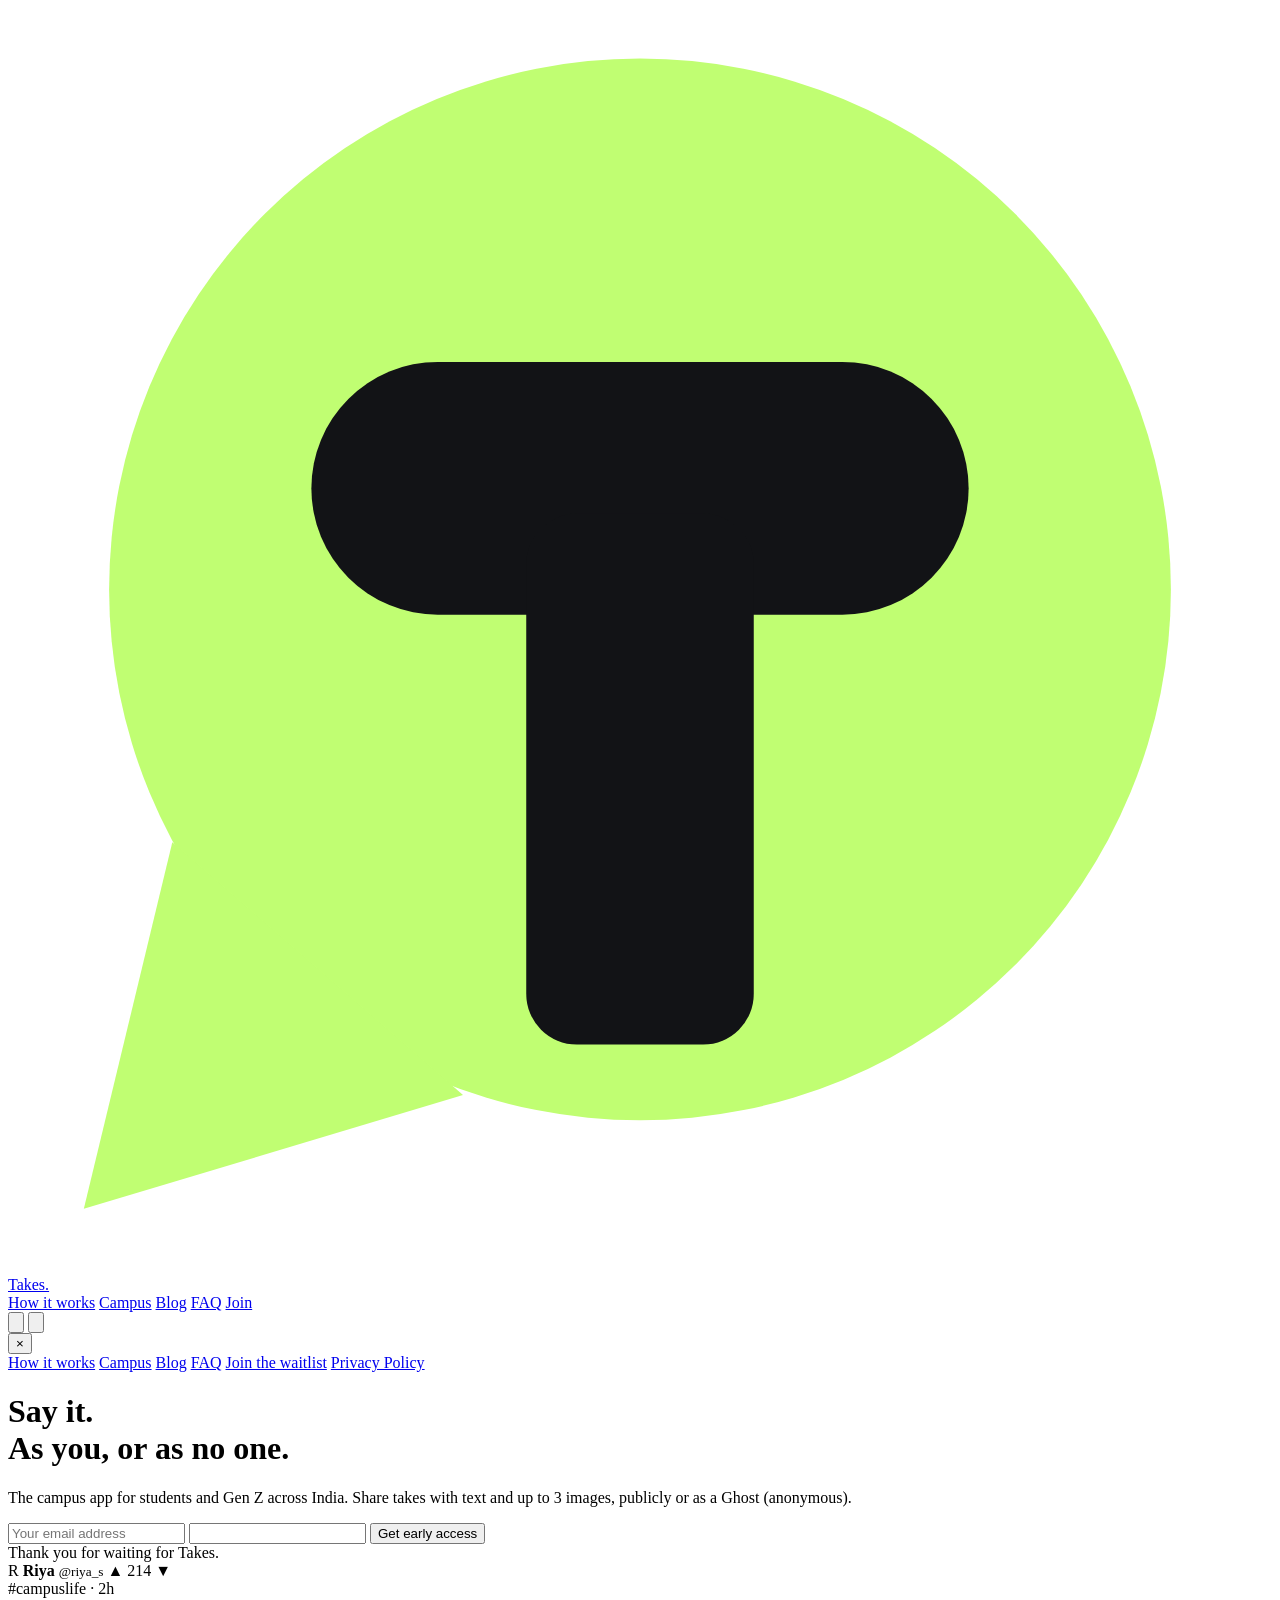
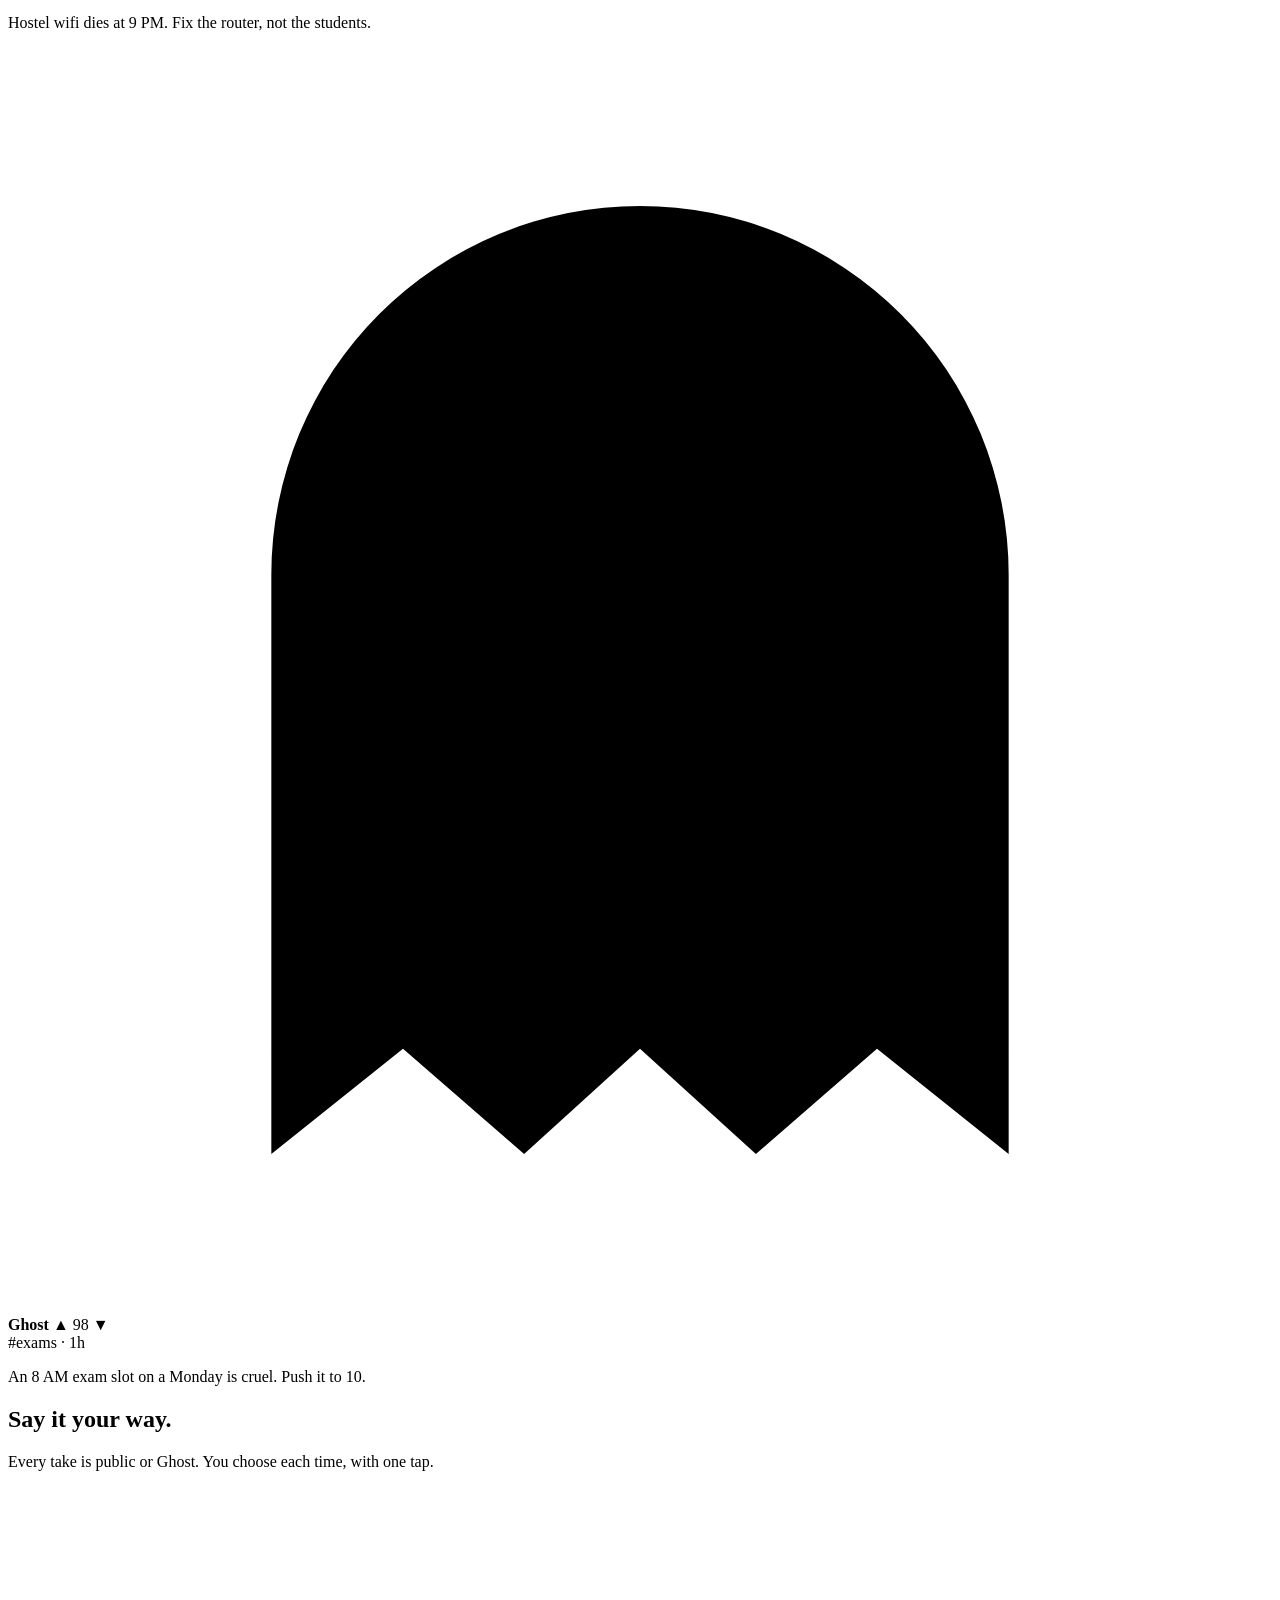
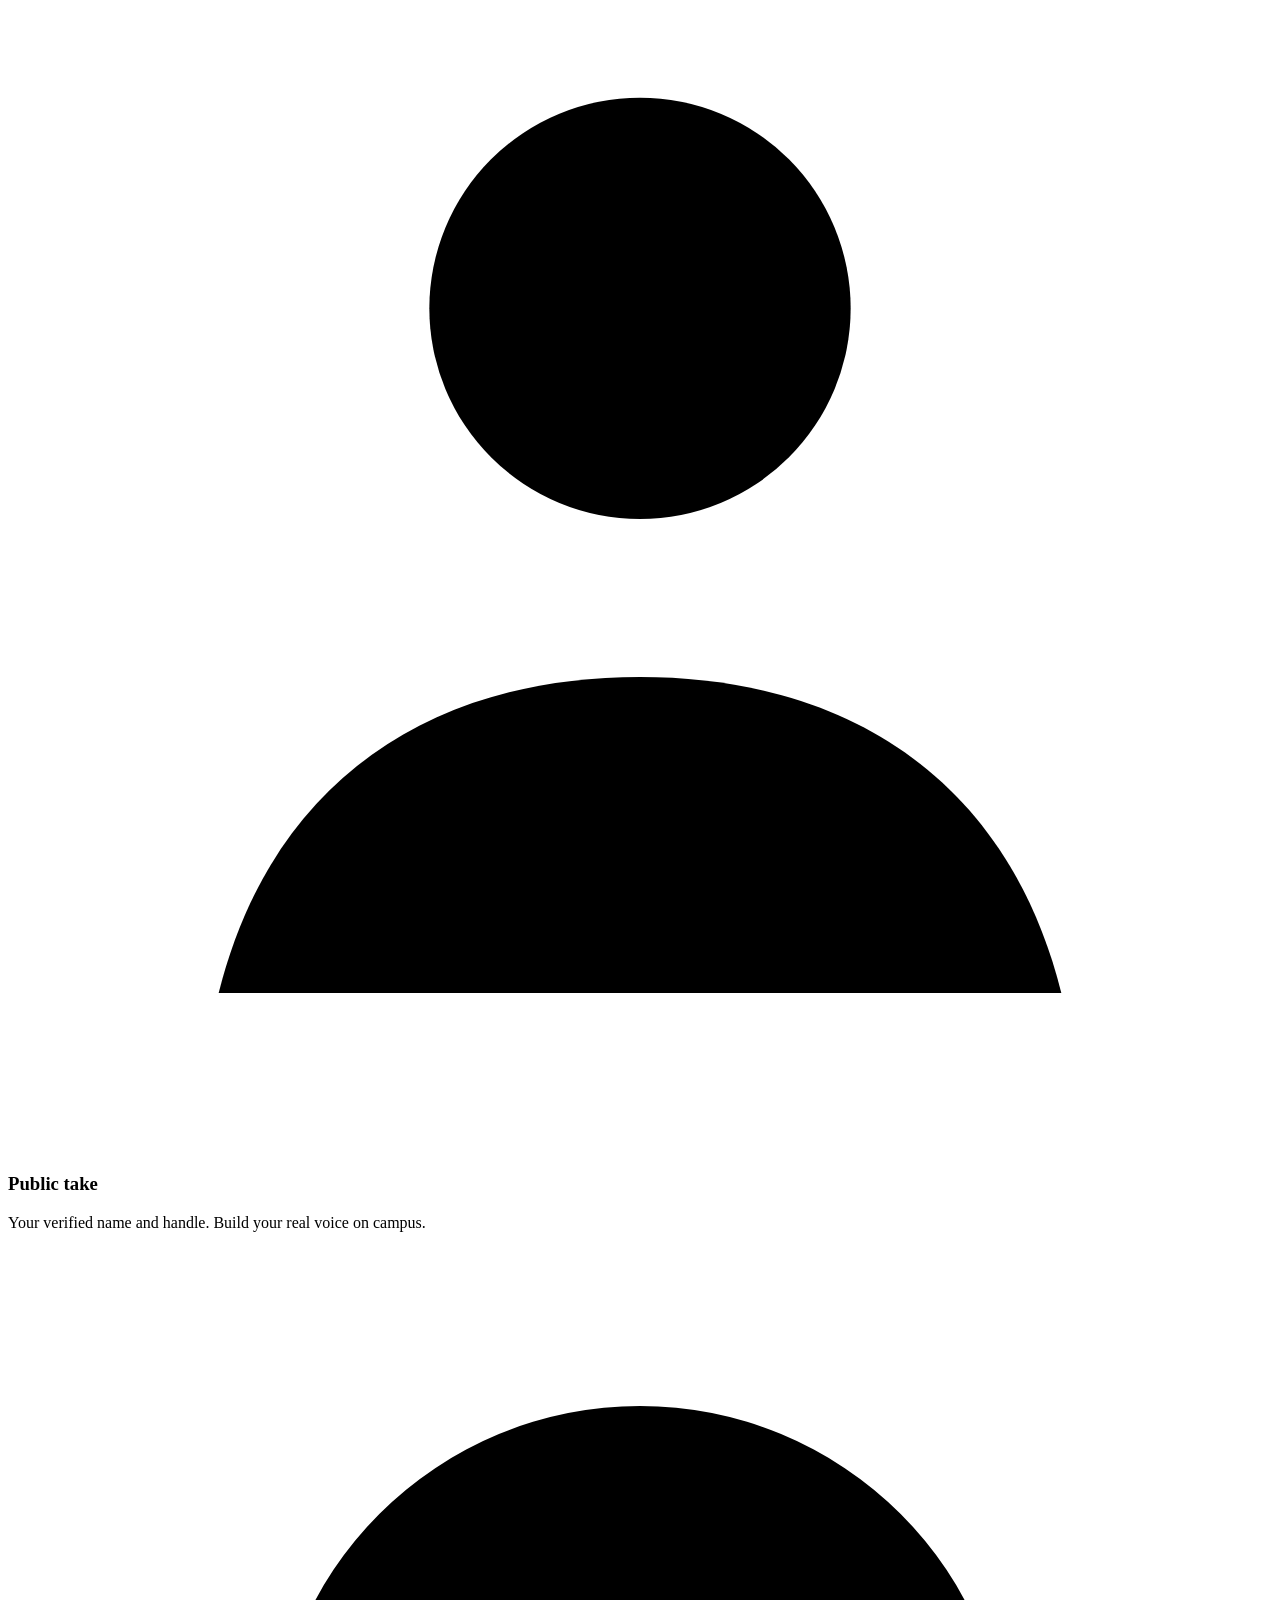
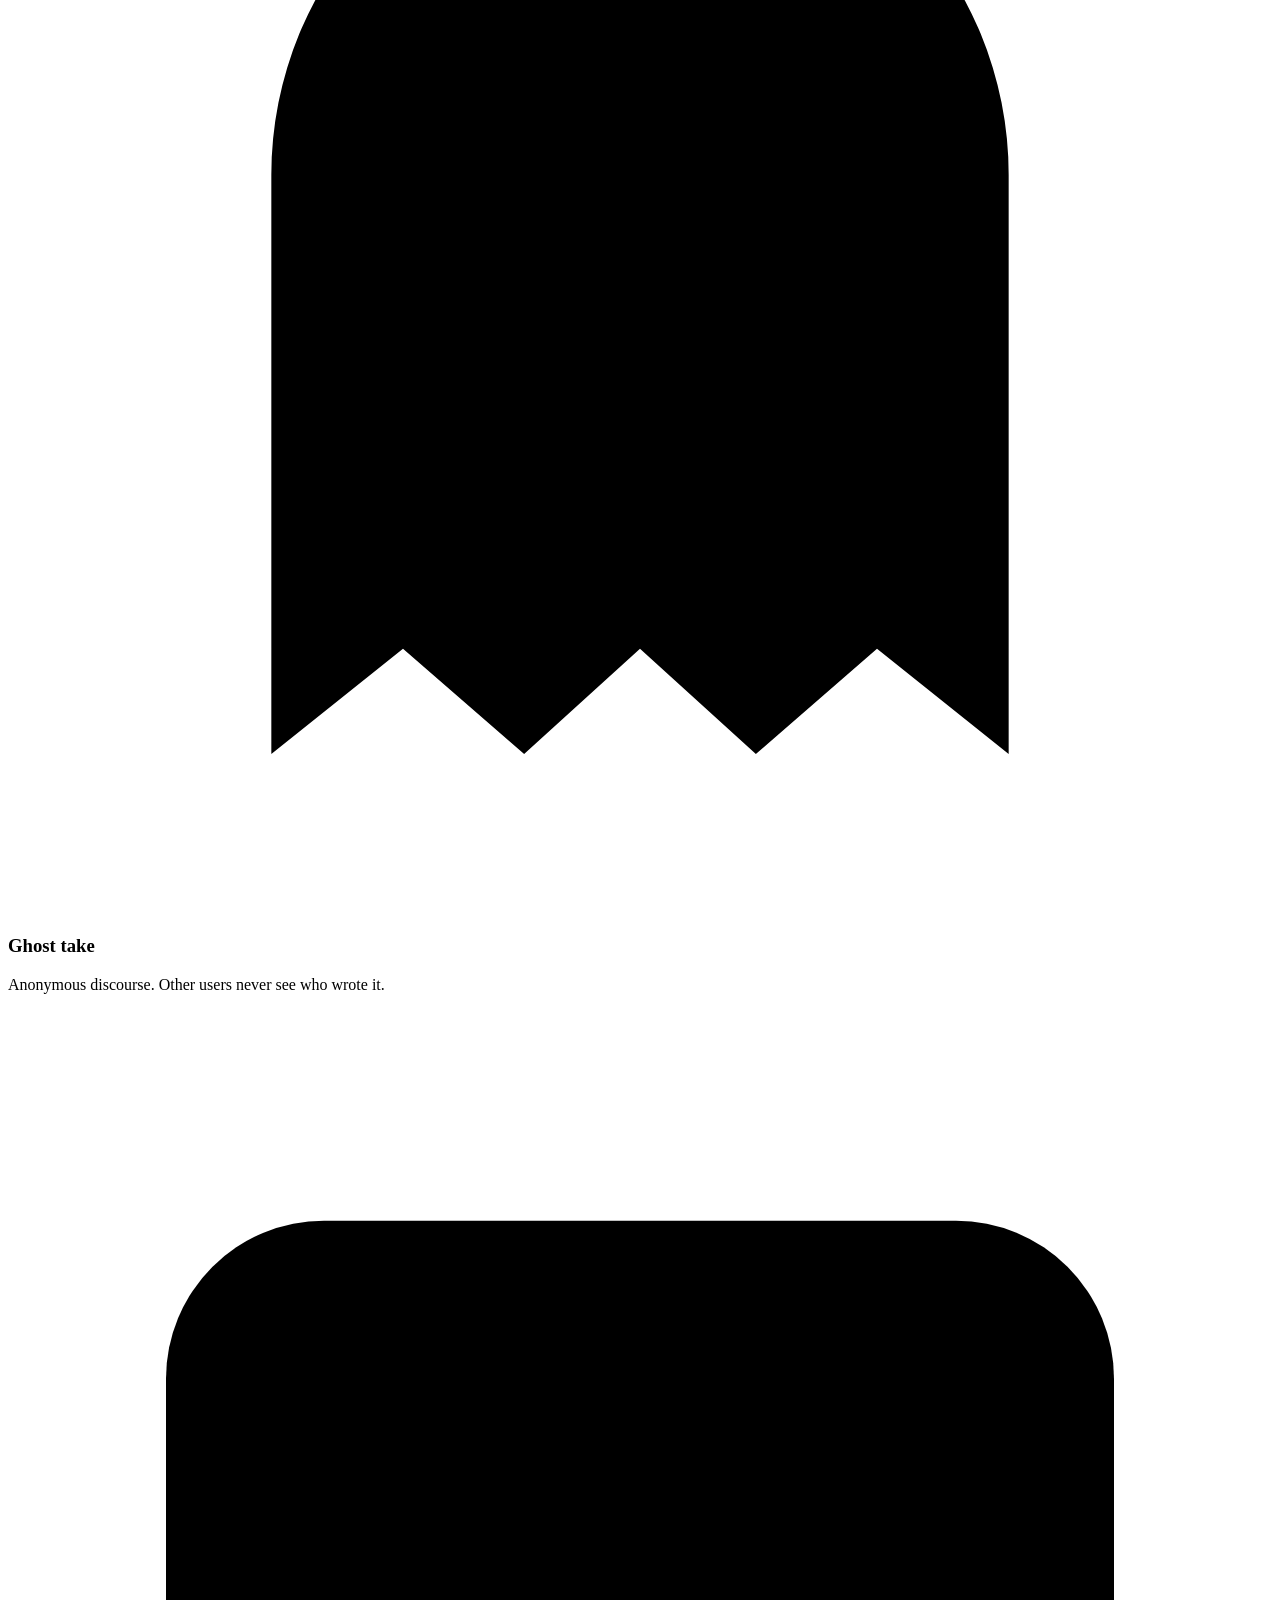
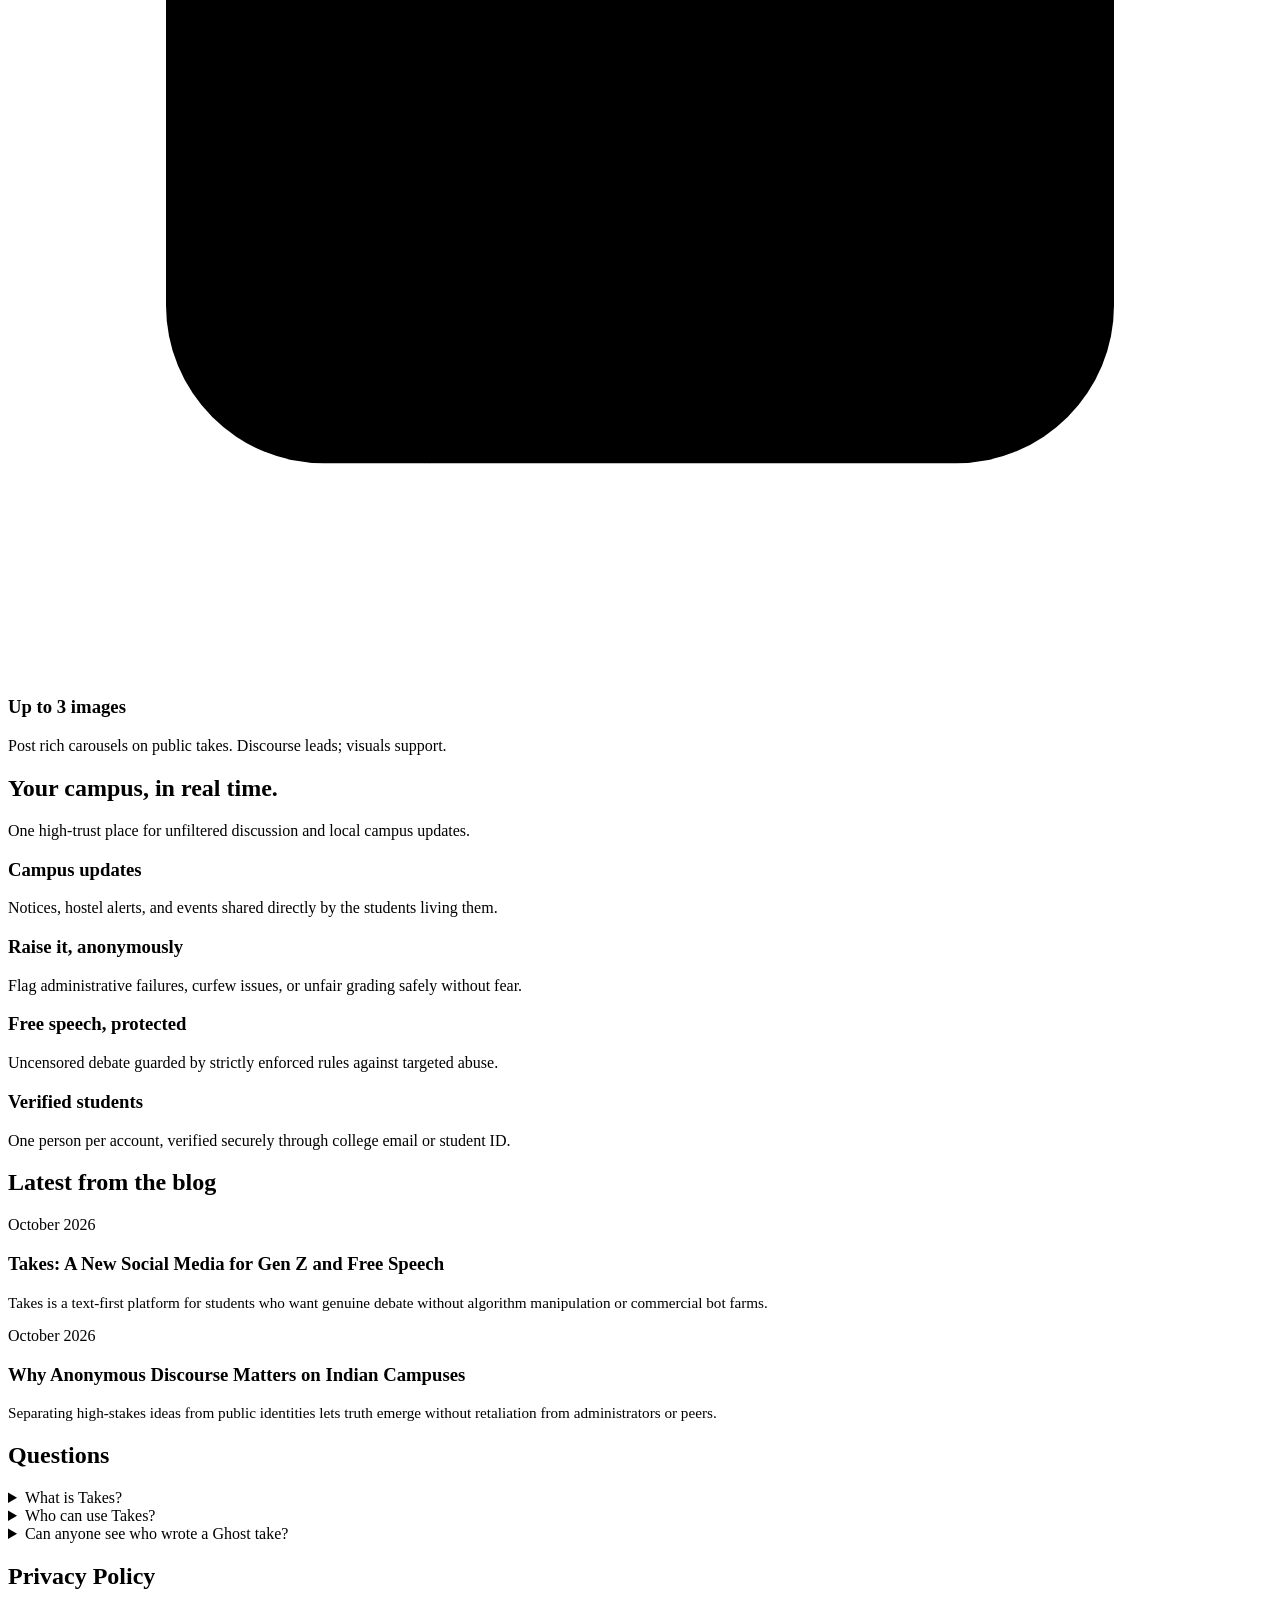
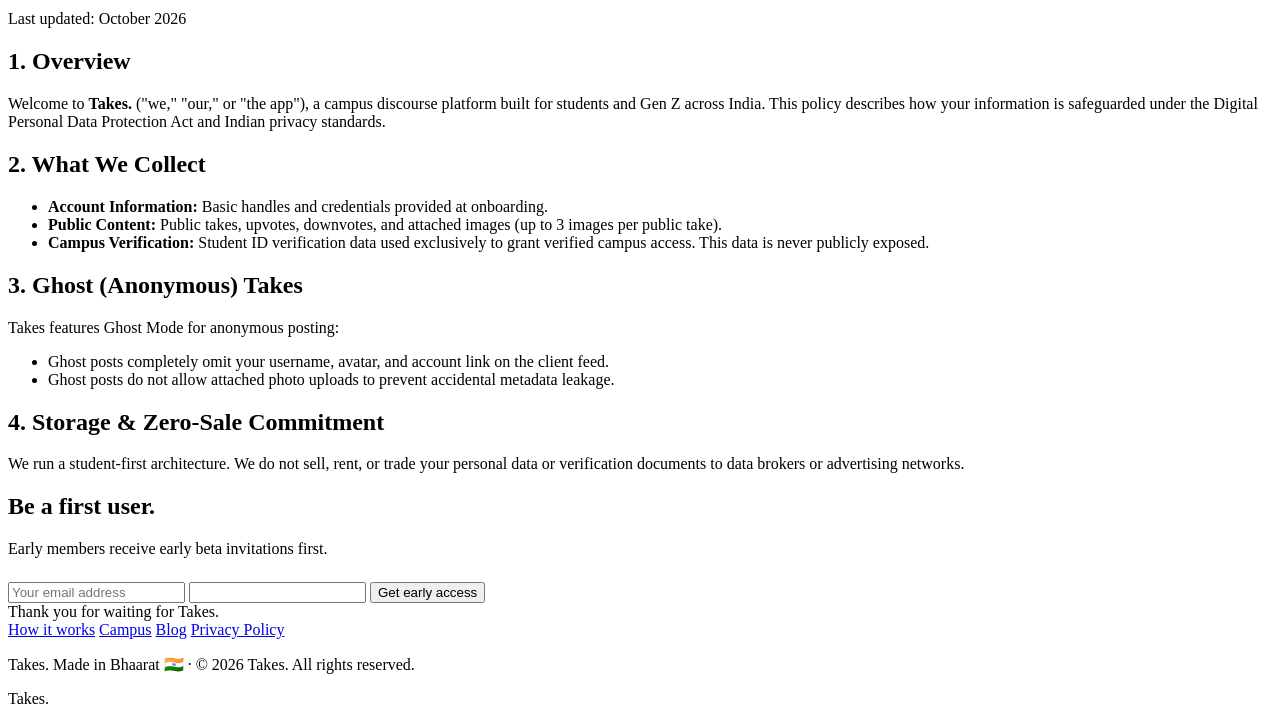
==== index.html @ 9384f254 "Create index.html" ====
<!DOCTYPE html>
<html lang="en">
<head>
  <meta charset="UTF-8">
  <meta name="viewport" content="width=device-width, initial-scale=1.0, viewport-fit=cover">
  <meta name="theme-color" content="#121316">
  <title>Takes. — High-Stakes Campus Discourse</title>
  
  <!-- Typography matching Takes theme -->
  <link rel="preconnect" href="https://fonts.googleapis.com">
  <link rel="preconnect" href="https://fonts.gstatic.com" crossorigin>
  <link href="https://fonts.googleapis.com/css2?family=Bricolage+Grotesque:wght@700;800&family=DM+Sans:wght@400;500;700&display=swap" rel="stylesheet">
  
  <!-- Master Stylesheet -->
  <link rel="stylesheet" href="style.css">

  <script>
    // Sync dark/light theme before rendering to avoid flash
    try {
      var saved = localStorage.getItem('tk-theme');
      if (saved) document.documentElement.setAttribute('data-theme', saved);
    } catch(e) {}
  </script>
</head>
<body>

  <!-- Top Sticky Navigation -->
  <header class="nv">
    <div class="w">
      <a class="logo" href="#">
        <svg viewBox="0 0 100 100" aria-hidden="true">
          <circle cx="50" cy="46" r="42" fill="#C0FE72"/>
          <path d="M13 66L6 95l30-9z" fill="#C0FE72"/>
          <rect x="24" y="28" width="52" height="20" rx="10" fill="#121316"/>
          <rect x="41" y="40" width="18" height="42" rx="4" fill="#121316"/>
        </svg>
        Takes.
      </a>

      <nav aria-label="Main" class="nl">
        <a href="#how">How it works</a>
        <a href="#campus">Campus</a>
        <a href="#blog">Blog</a>
        <a href="#faq">FAQ</a>
        <a class="bt" href="#join">Join</a>
      </nav>

      <!-- Theme Switcher Button -->
      <button aria-label="Switch theme" class="ic" id="th" type="button">
        <svg viewBox="0 0 24 24"><circle cx="12" cy="12" r="9"/><path d="M12 3v18a9 9 0 0 0 0-18z" fill="currentColor"/></svg>
      </button>

      <!-- Mobile Hamburger Button -->
      <button aria-controls="dr" aria-expanded="false" aria-label="Open menu" class="ic mb" id="mb" type="button">
        <svg viewBox="0 0 24 24"><path d="M4 7h16M4 12h16M4 17h16"/></svg>
      </button>
    </div>
  </header>

  <!-- Mobile Drawer Overlay -->
  <div class="ov" id="ov"></div>
  <aside aria-label="Menu" class="dr" id="dr">
    <button aria-label="Close menu" class="x" id="mx" type="button">&times;</button>
    <div class="dl">
      <a href="#how">How it works</a>
      <a href="#campus">Campus</a>
      <a href="#blog">Blog</a>
      <a href="#faq">FAQ</a>
      <a href="#join">Join the waitlist</a>
      <a href="#privacy">Privacy Policy</a>
    </div>
  </aside>

  <!-- Main Hero View -->
  <main>
    <div class="w hero" id="join">
      <div>
        <h1>Say it.<br>As you, or as no one.</h1>
        <p>The campus app for students and Gen Z across India. Share takes with text and up to 3 images, publicly or as a Ghost (anonymous).</p>
        <form class="wl" id="heroWaitlist">
          <input aria-label="Your email" name="email" placeholder="Your email address" required type="email">
          <input aria-hidden="true" autocomplete="off" class="hp" name="website" tabindex="-1">
          <button type="submit">Get early access</button>
        </form>
        <div class="ok" id="heroSuccess">Thank you for waiting for Takes.</div>
      </div>

      <!-- Live Mock Feed Cards -->
      <div aria-hidden="true" class="mx">
        <div class="mk">
          <div class="mh">
            <span class="av">R</span>
            <b>Riya</b>
            <small>@riya_s</small>
            <span class="vp">&#9650; 214 &#9660;</span>
          </div>
          <span class="tg">#campuslife &middot; 2h</span>
          <p>Hostel wifi dies at 9 PM. Fix the router, not the students.</p>
          <div class="imgs">
            <i class="im a"></i>
            <i class="im b"></i>
            <i class="im c"></i>
          </div>
        </div>

        <div class="mk gh">
          <div class="mh">
            <svg viewBox="0 0 24 24">
              <path d="M12 3a7 7 0 0 0-7 7v11l2.5-2 2.3 2 2.2-2 2.2 2 2.3-2 2.5 2V10a7 7 0 0 0-7-7z"/>
              <circle cx="9.5" cy="10" r="1" fill="currentColor"/>
              <circle cx="14.5" cy="10" r="1" fill="currentColor"/>
            </svg>
            <b>Ghost</b>
            <span class="vp">&#9650; 98 &#9660;</span>
          </div>
          <span class="tg">#exams &middot; 1h</span>
          <p>An 8 AM exam slot on a Monday is cruel. Push it to 10.</p>
        </div>
      </div>
    </div>

    <!-- Feature Grid: Say It Your Way -->
    <section id="how">
      <div class="w">
        <h2>Say it your way.</h2>
        <p class="lead">Every take is public or Ghost. You choose each time, with one tap.</p>
        <div class="g">
          <div class="c">
            <svg viewBox="0 0 24 24"><circle cx="12" cy="8" r="4"/><path d="M4 21c1-4 4-6 8-6s7 2 8 6"/></svg>
            <h3>Public take</h3>
            <p>Your verified name and handle. Build your real voice on campus.</p>
          </div>
          <div class="c f">
            <svg viewBox="0 0 24 24"><path d="M12 3a7 7 0 0 0-7 7v11l2.5-2 2.3 2 2.2-2 2.2 2 2.3-2 2.5 2V10a7 7 0 0 0-7-7z"/><circle cx="9.5" cy="10" r="1" fill="currentColor"/><circle cx="14.5" cy="10" r="1" fill="currentColor"/></svg>
            <h3>Ghost take</h3>
            <p>Anonymous discourse. Other users never see who wrote it.</p>
          </div>
          <div class="c l">
            <svg viewBox="0 0 24 24"><rect x="3" y="4" width="18" height="16" rx="3"/><circle cx="9" cy="10" r="2"/><path d="M21 16l-5-5-8 9"/></svg>
            <h3>Up to 3 images</h3>
            <p>Post rich carousels on public takes. Discourse leads; visuals support.</p>
          </div>
        </div>
      </div>
    </section>

    <!-- Campus Pillar -->
    <section id="campus">
      <div class="w">
        <h2>Your campus, in real time.</h2>
        <p class="lead">One high-trust place for unfiltered discussion and local campus updates.</p>
        <div class="g">
          <div class="c">
            <h3>Campus updates</h3>
            <p>Notices, hostel alerts, and events shared directly by the students living them.</p>
          </div>
          <div class="c">
            <h3>Raise it, anonymously</h3>
            <p>Flag administrative failures, curfew issues, or unfair grading safely without fear.</p>
          </div>
          <div class="c">
            <h3>Free speech, protected</h3>
            <p>Uncensored debate guarded by strictly enforced rules against targeted abuse.</p>
          </div>
          <div class="c">
            <h3>Verified students</h3>
            <p>One person per account, verified securely through college email or student ID.</p>
          </div>
        </div>
      </div>
    </section>

    <!-- Blog Section -->
    <section class="pg" id="blog">
      <div class="bhd">
        <h2>Latest from the blog</h2>
      </div>
      <div class="blog-grid">
        <article class="post-card">
          <div class="post-card-content">
            <span class="post-card-date">October 2026</span>
            <h3 class="post-card-title">Takes: A New Social Media for Gen Z and Free Speech</h3>
            <p style="color:var(--mu); margin-top:8px; font-size:0.95rem;">
              Takes is a text-first platform for students who want genuine debate without algorithm manipulation or commercial bot farms.
            </p>
          </div>
        </article>
        <article class="post-card">
          <div class="post-card-content">
            <span class="post-card-date">October 2026</span>
            <h3 class="post-card-title">Why Anonymous Discourse Matters on Indian Campuses</h3>
            <p style="color:var(--mu); margin-top:8px; font-size:0.95rem;">
              Separating high-stakes ideas from public identities lets truth emerge without retaliation from administrators or peers.
            </p>
          </div>
        </article>
      </div>
    </section>

    <!-- Questions FAQ Accordion -->
    <section id="faq">
      <div class="w">
        <h2>Questions</h2>
        <details class="q">
          <summary>What is Takes?</summary>
          <p>Takes is a text-first microblogging platform where real students publish short takes up to 280 characters, either publicly or anonymously.</p>
        </details>
        <details class="q">
          <summary>Who can use Takes?</summary>
          <p>Built primarily for students and Gen Z across India to unite campuses. Verified journalists, institutions, and student groups can also participate.</p>
        </details>
        <details class="q">
          <summary>Can anyone see who wrote a Ghost take?</summary>
          <p>No. Public usernames and profile links are completely uncoupled from Ghost takes. Metadata is kept private to preserve discourse integrity.</p>
        </details>
      </div>
    </section>

    <!-- Privacy Policy Section -->
    <section id="privacy" class="w">
      <div class="policy-wrap">
        <h2>Privacy Policy</h2>
        <p class="lead" style="margin-bottom: 20px;">Last updated: October 2026</p>

        <div class="policy-card">
          <h2>1. Overview</h2>
          <p>Welcome to <strong>Takes.</strong> ("we," "our," or "the app"), a campus discourse platform built for students and Gen Z across India. This policy describes how your information is safeguarded under the Digital Personal Data Protection Act and Indian privacy standards.</p>
        </div>

        <div class="policy-card">
          <h2>2. What We Collect</h2>
          <ul>
            <li><strong>Account Information:</strong> Basic handles and credentials provided at onboarding.</li>
            <li><strong>Public Content:</strong> Public takes, upvotes, downvotes, and attached images (up to 3 images per public take).</li>
            <li><strong>Campus Verification:</strong> Student ID verification data used exclusively to grant verified campus access. This data is never publicly exposed.</li>
          </ul>
        </div>

        <div class="policy-card">
          <h2>3. Ghost (Anonymous) Takes</h2>
          <p>Takes features <span class="highlight">Ghost Mode</span> for anonymous posting:</p>
          <ul>
            <li>Ghost posts completely omit your username, avatar, and account link on the client feed.</li>
            <li>Ghost posts do not allow attached photo uploads to prevent accidental metadata leakage.</li>
          </ul>
        </div>

        <div class="policy-card">
          <h2>4. Storage & Zero-Sale Commitment</h2>
          <p>We run a student-first architecture. We do not sell, rent, or trade your personal data or verification documents to data brokers or advertising networks.</p>
        </div>
      </div>
    </section>

    <!-- Final Call to Action -->
    <section class="cta">
      <div class="w">
        <h2>Be a first user.</h2>
        <p class="lead" style="margin: 0 auto 24px;">Early members receive early beta invitations first.</p>
        <form class="wl" id="footerWaitlist">
          <input aria-label="Your email" name="email" placeholder="Your email address" required type="email">
          <input aria-hidden="true" autocomplete="off" class="hp" name="website" tabindex="-1">
          <button type="submit">Get early access</button>
        </form>
        <div class="ok" id="footerSuccess">Thank you for waiting for Takes.</div>
      </div>
    </section>
  </main>

  <!-- Site Footer with Bolt-style Scanline Animated Watermark -->
  <footer>
    <div class="w">
      <nav aria-label="Footer" class="fl">
        <a href="#how">How it works</a>
        <a href="#campus">Campus</a>
        <a href="#blog">Blog</a>
        <a href="#privacy">Privacy Policy</a>
      </nav>
      <p class="footer-copy">Takes. Made in Bhaarat 🇮🇳 &middot; &copy; 2026 Takes. All rights reserved.</p>
    </div>

    <!-- The Giant Bolt-style Watermark -->
    <div class="bolt-watermark-wrap" aria-hidden="true">
      <div class="bolt-watermark-glow"></div>
      <div class="bolt-watermark-text">Takes.</div>
    </div>
  </footer>

  <!-- Pure Vanilla JavaScript -->
  <script>
    (function () {
      const body = document.body;
      const root = document.documentElement;
      const menuBtn = document.getElementById('mb');
      const drawer = document.getElementById('dr');
      const overlay = document.getElementById('ov');
      const closeBtn = document.getElementById('mx');
      const themeBtn = document.getElementById('th');

      // 1. Mobile Drawer Toggle
      function setMenu(open) {
        body.classList.toggle('mo', open);
        menuBtn.setAttribute('aria-expanded', open);
      }

      menuBtn.addEventListener('click', () => setMenu(!body.classList.contains('mo')));
      overlay.addEventListener('click', () => setMenu(false));
      closeBtn.addEventListener('click', () => setMenu(false));
      document.querySelectorAll('.dr a').forEach(link => {
        link.addEventListener('click', () => setMenu(false));
      });

      // 2. Light / Dark Theme Toggle
      themeBtn.addEventListener('click', () => {
        const current = root.getAttribute('data-theme') || 
          (window.matchMedia('(prefers-color-scheme: light)').matches ? 'light' : 'dark');
        const next = current === 'dark' ? 'light' : 'dark';
        root.setAttribute('data-theme', next);
        try { localStorage.setItem('tk-theme', next); } catch (e) {}
      });

      // 3. Waitlist Form Submission Handling
      function setupForm(formId, successId) {
        const form = document.getElementById(formId);
        const success = document.getElementById(successId);
        if (!form) return;

        form.addEventListener('submit', (e) => {
          e.preventDefault();
          if (form.website.value) return; // Honeypot spam check
          form.style.display = 'none';
          success.style.display = 'block';
        });
      }

      setupForm('heroWaitlist', 'heroSuccess');
      setupForm('footerWaitlist', 'footerSuccess');
    })();
  </script>
</body>
</html>
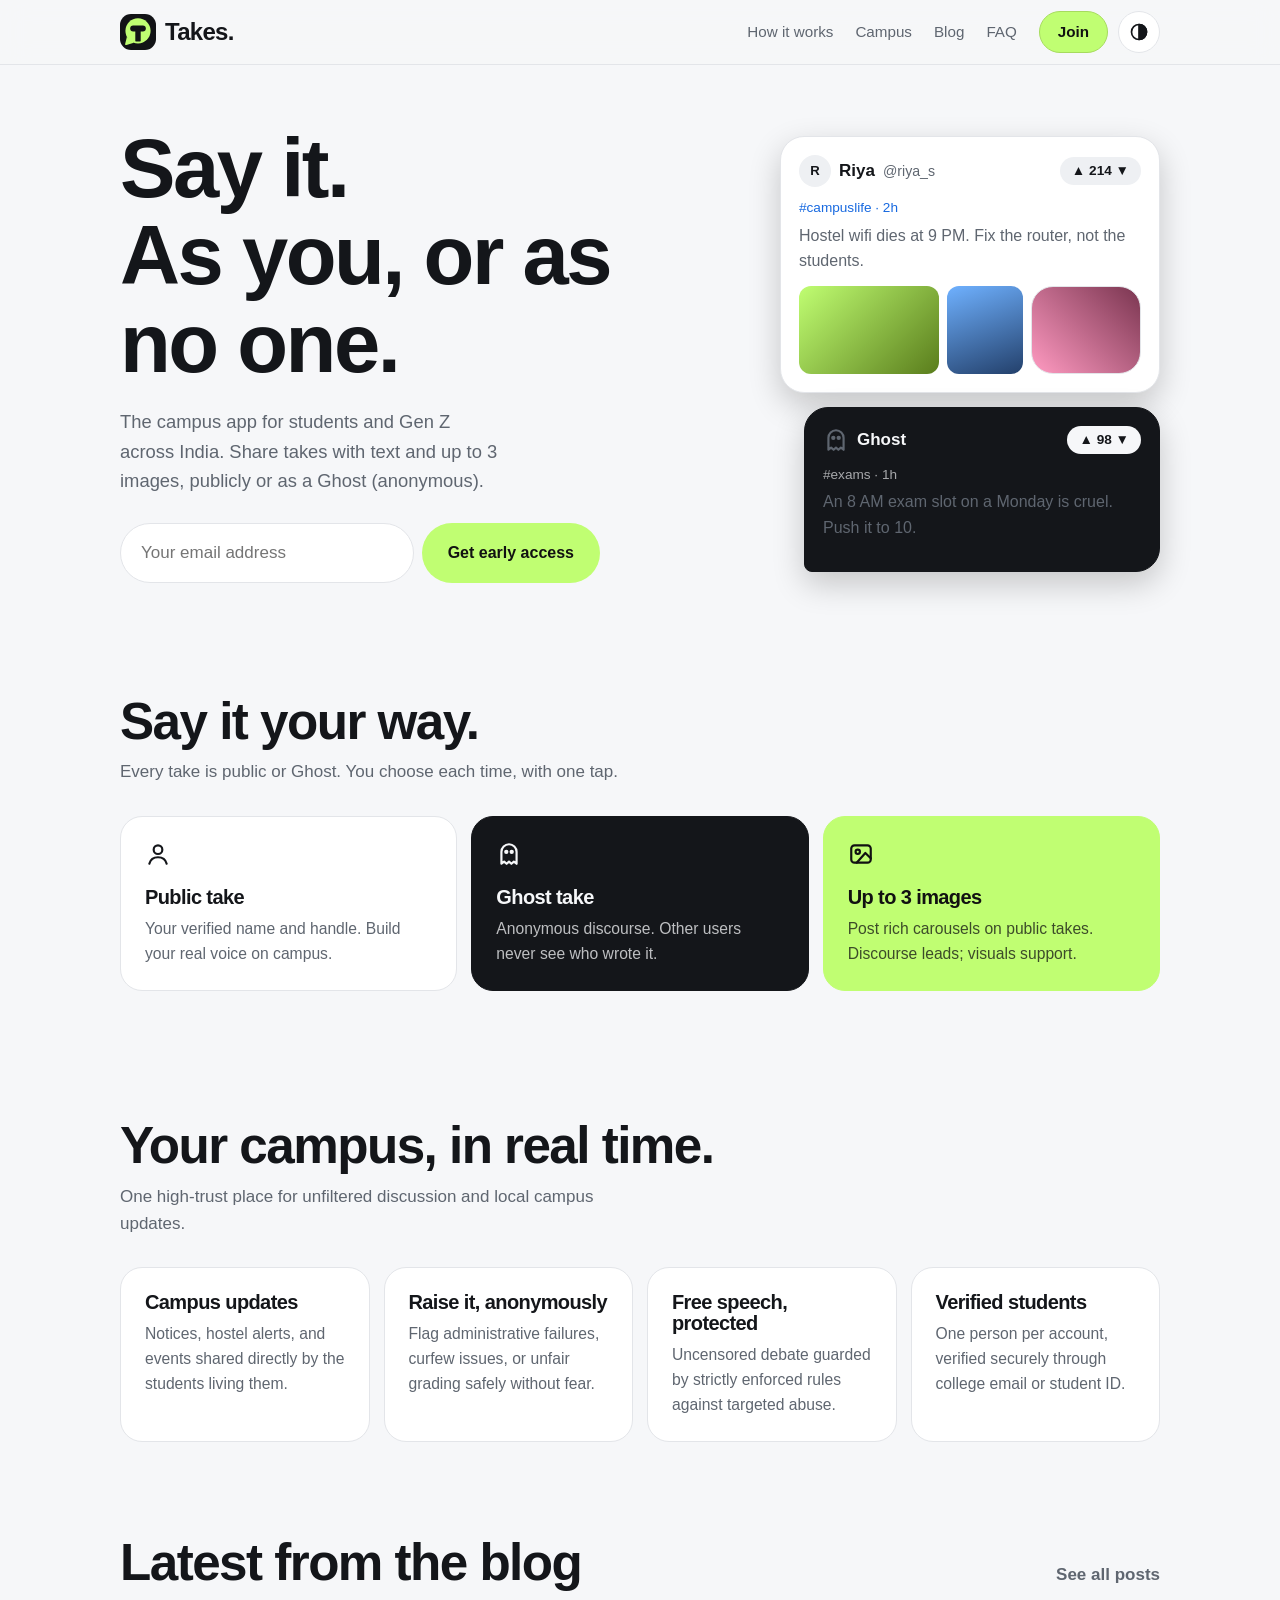
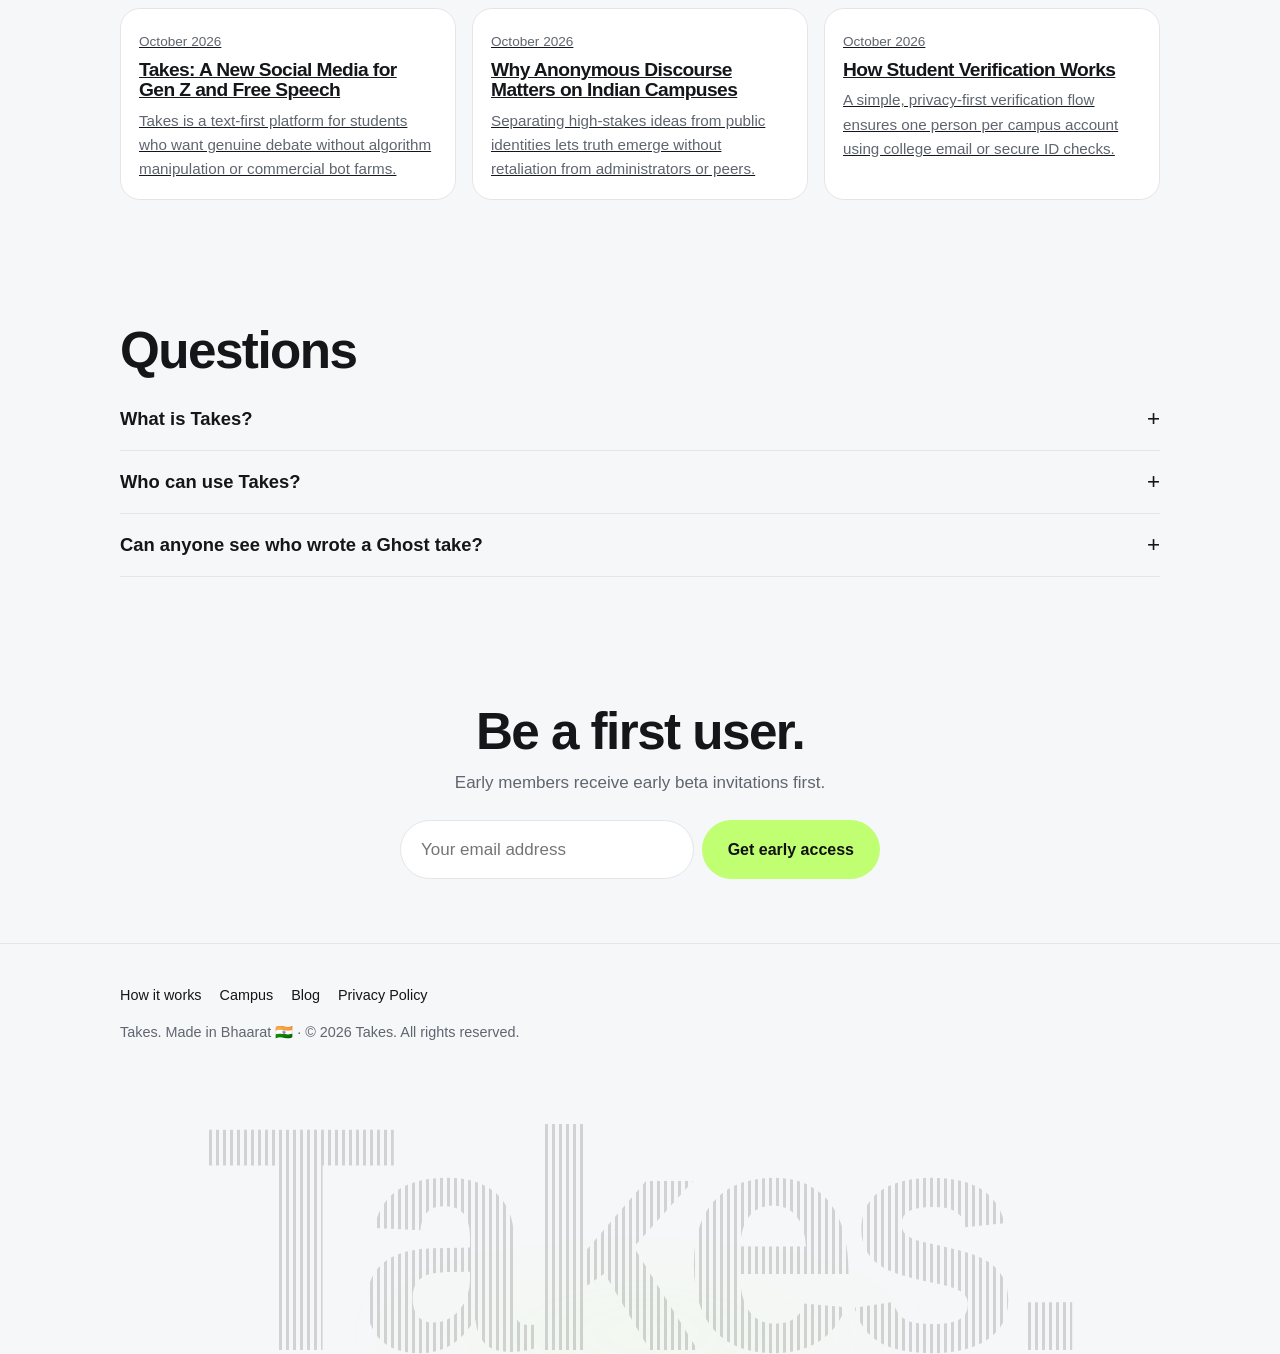
==== commit 722fe3e1: "Restructure site: move privacy policy to privacy.html, add blog index and three posts, update homepa" ====
--- a/index.html
+++ b/index.html
@@ -65,9 +65,9 @@
       <a href="#how">How it works</a>
       <a href="#campus">Campus</a>
       <a href="#blog">Blog</a>
-      <a href="#faq">FAQ</a>
+      <a href="about.html">About</a>
       <a href="#join">Join the waitlist</a>
-      <a href="#privacy">Privacy Policy</a>
+      <a href="privacy.html">Privacy Policy</a>
     </div>
   </aside>
 
@@ -170,29 +170,33 @@
       </div>
     </section>
 
-    <!-- Blog Section -->
+    <!-- Blog Section (homepage excerpt) -->
     <section class="pg" id="blog">
       <div class="bhd">
         <h2>Latest from the blog</h2>
+        <a href="blog/index.html">See all posts</a>
       </div>
       <div class="blog-grid">
         <article class="post-card">
-          <div class="post-card-content">
+          <a class="post-card-content" href="blog/takes-a-new-social-media-for-gen-z.html">
             <span class="post-card-date">October 2026</span>
             <h3 class="post-card-title">Takes: A New Social Media for Gen Z and Free Speech</h3>
-            <p style="color:var(--mu); margin-top:8px; font-size:0.95rem;">
-              Takes is a text-first platform for students who want genuine debate without algorithm manipulation or commercial bot farms.
-            </p>
-          </div>
+            <p style="color:var(--mu); margin-top:8px; font-size:0.95rem;">Takes is a text-first platform for students who want genuine debate without algorithm manipulation or commercial bot farms.</p>
+          </a>
         </article>
         <article class="post-card">
-          <div class="post-card-content">
+          <a class="post-card-content" href="blog/why-anonymous-takes-matter-on-campus.html">
             <span class="post-card-date">October 2026</span>
             <h3 class="post-card-title">Why Anonymous Discourse Matters on Indian Campuses</h3>
-            <p style="color:var(--mu); margin-top:8px; font-size:0.95rem;">
-              Separating high-stakes ideas from public identities lets truth emerge without retaliation from administrators or peers.
-            </p>
-          </div>
+            <p style="color:var(--mu); margin-top:8px; font-size:0.95rem;">Separating high-stakes ideas from public identities lets truth emerge without retaliation from administrators or peers.</p>
+          </a>
+        </article>
+        <article class="post-card">
+          <a class="post-card-content" href="blog/how-student-verification-works.html">
+            <span class="post-card-date">October 2026</span>
+            <h3 class="post-card-title">How Student Verification Works</h3>
+            <p style="color:var(--mu); margin-top:8px; font-size:0.95rem;">A simple, privacy-first verification flow ensures one person per campus account using college email or secure ID checks.</p>
+          </a>
         </article>
       </div>
     </section>
@@ -216,42 +220,6 @@
       </div>
     </section>
 
-    <!-- Privacy Policy Section -->
-    <section id="privacy" class="w">
-      <div class="policy-wrap">
-        <h2>Privacy Policy</h2>
-        <p class="lead" style="margin-bottom: 20px;">Last updated: October 2026</p>
-
-        <div class="policy-card">
-          <h2>1. Overview</h2>
-          <p>Welcome to <strong>Takes.</strong> ("we," "our," or "the app"), a campus discourse platform built for students and Gen Z across India. This policy describes how your information is safeguarded under the Digital Personal Data Protection Act and Indian privacy standards.</p>
-        </div>
-
-        <div class="policy-card">
-          <h2>2. What We Collect</h2>
-          <ul>
-            <li><strong>Account Information:</strong> Basic handles and credentials provided at onboarding.</li>
-            <li><strong>Public Content:</strong> Public takes, upvotes, downvotes, and attached images (up to 3 images per public take).</li>
-            <li><strong>Campus Verification:</strong> Student ID verification data used exclusively to grant verified campus access. This data is never publicly exposed.</li>
-          </ul>
-        </div>
-
-        <div class="policy-card">
-          <h2>3. Ghost (Anonymous) Takes</h2>
-          <p>Takes features <span class="highlight">Ghost Mode</span> for anonymous posting:</p>
-          <ul>
-            <li>Ghost posts completely omit your username, avatar, and account link on the client feed.</li>
-            <li>Ghost posts do not allow attached photo uploads to prevent accidental metadata leakage.</li>
-          </ul>
-        </div>
-
-        <div class="policy-card">
-          <h2>4. Storage & Zero-Sale Commitment</h2>
-          <p>We run a student-first architecture. We do not sell, rent, or trade your personal data or verification documents to data brokers or advertising networks.</p>
-        </div>
-      </div>
-    </section>
-
     <!-- Final Call to Action -->
     <section class="cta">
       <div class="w">
@@ -274,7 +242,7 @@
         <a href="#how">How it works</a>
         <a href="#campus">Campus</a>
         <a href="#blog">Blog</a>
-        <a href="#privacy">Privacy Policy</a>
+        <a href="privacy.html">Privacy Policy</a>
       </nav>
       <p class="footer-copy">Takes. Made in Bhaarat 🇮🇳 &middot; &copy; 2026 Takes. All rights reserved.</p>
     </div>
--- a/style.css
+++ b/style.css
@@ -0,0 +1,769 @@
+/* ==========================================================
+   TAKES. MASTER STYLESHEET
+   Handles Landing Page, Blog Posts, and Privacy Policy
+   ========================================================== */
+
+:root {
+  --bg: #121316;
+  --cd: #1A1C20;
+  --rs: #22252A;
+  --bd: #2C2F35;
+  --tx: #ECEDEF;
+  --mu: #9BA1A9;
+  --ln: #6FB1FF;
+  --lm: #C0FE72;
+  --on: #111111;
+  --lb: transparent;
+  --dn: #FF5A5F;
+}
+
+:root[data-theme="light"] {
+  --bg: #F6F7F9;
+  --cd: #FFFFFF;
+  --rs: #EEF0F3;
+  --bd: #E3E5E9;
+  --tx: #14161A;
+  --mu: #5F6670;
+  --ln: #1769E0;
+  --lb: #A6DB5E;
+  --dn: #D93036;
+}
+
+@media (prefers-color-scheme: light) {
+  :root:not([data-theme="dark"]) {
+    --bg: #F6F7F9;
+    --cd: #FFFFFF;
+    --rs: #EEF0F3;
+    --bd: #E3E5E9;
+    --tx: #14161A;
+    --mu: #5F6670;
+    --ln: #1769E0;
+    --lb: #A6DB5E;
+    --dn: #D93036;
+  }
+}
+
+* {
+  box-sizing: border-box;
+  margin: 0;
+  padding: 0;
+}
+
+html {
+  scroll-behavior: smooth;
+  scroll-padding-top: 76px;
+}
+
+body {
+  background: var(--bg);
+  color: var(--tx);
+  font: 17px/1.6 'DM Sans', -apple-system, BlinkMacSystemFont, "Segoe UI", Roboto, sans-serif;
+  overflow-x: hidden;
+  transition: background 0.25s ease, color 0.25s ease;
+}
+
+h1, h2, h3, .logo {
+  font-family: 'Bricolage Grotesque', 'DM Sans', sans-serif;
+  letter-spacing: -0.03em;
+  line-height: 1.05;
+  font-weight: 700;
+}
+
+a {
+  color: inherit;
+}
+
+img {
+  max-width: 100%;
+  height: auto;
+}
+
+:focus-visible {
+  outline: 2px solid var(--lm);
+  outline-offset: 3px;
+}
+
+.w {
+  max-width: 1080px;
+  margin: auto;
+  padding: 0 20px;
+}
+
+/* --- NAVIGATION --- */
+.nv {
+  position: sticky;
+  top: 0;
+  z-index: 50;
+  background: color-mix(in srgb, var(--bg) 86%, transparent);
+  backdrop-filter: blur(14px);
+  -webkit-backdrop-filter: blur(14px);
+  border-bottom: 1px solid var(--bd);
+}
+
+.nv .w {
+  display: flex;
+  align-items: center;
+  gap: 10px;
+  height: 64px;
+}
+
+.logo {
+  display: flex;
+  align-items: center;
+  gap: 9px;
+  font-size: 1.5rem;
+  font-weight: 800;
+  text-decoration: none;
+}
+
+.logo svg {
+  width: 36px;
+  height: 36px;
+  background: #121316;
+  border-radius: 11px;
+  padding: 3px;
+}
+
+.nl {
+  display: flex;
+  align-items: center;
+  gap: 22px;
+  margin-left: auto;
+}
+
+.nl a {
+  text-decoration: none;
+  color: var(--mu);
+  font-size: 0.95rem;
+  transition: color 0.15s;
+}
+
+.nl a:hover {
+  color: var(--tx);
+}
+
+a.bt, .wl button {
+  background: var(--lm);
+  color: var(--on) !important;
+  border: 1px solid var(--lb);
+  border-radius: 99px;
+  font-weight: 700;
+  text-decoration: none;
+  transition: transform 0.15s ease, opacity 0.15s ease;
+}
+
+a.bt:active, .wl button:active {
+  transform: scale(0.97);
+}
+
+a.bt {
+  padding: 8px 18px;
+}
+
+.ic {
+  width: 42px;
+  height: 42px;
+  border-radius: 50%;
+  border: 1px solid var(--bd);
+  background: var(--cd);
+  color: var(--tx);
+  cursor: pointer;
+  display: grid;
+  place-items: center;
+  flex: none;
+}
+
+.ic svg {
+  width: 20px;
+  height: 20px;
+  fill: none;
+  stroke: currentColor;
+  stroke-width: 2;
+  stroke-linecap: round;
+  stroke-linejoin: round;
+}
+
+.mb {
+  display: none;
+}
+
+/* --- MOBILE DRAWER --- */
+.ov {
+  position: fixed;
+  inset: 0;
+  background: rgba(0, 0, 0, 0.6);
+  opacity: 0;
+  pointer-events: none;
+  transition: opacity 0.25s;
+  z-index: 90;
+}
+
+.dr {
+  position: fixed;
+  top: 0;
+  right: 0;
+  bottom: 0;
+  width: min(340px, 86vw);
+  background: var(--cd);
+  border-left: 1px solid var(--bd);
+  transform: translateX(100%);
+  visibility: hidden;
+  transition: transform 0.25s cubic-bezier(0.16, 1, 0.3, 1), visibility 0.25s;
+  z-index: 100;
+  overflow-y: auto;
+  padding: 20px 24px;
+}
+
+body.mo .ov {
+  opacity: 1;
+  pointer-events: auto;
+}
+
+body.mo .dr {
+  transform: none;
+  visibility: visible;
+}
+
+.dr .x {
+  float: right;
+  font-size: 2rem;
+  line-height: 1;
+  background: none;
+  border: 0;
+  color: var(--tx);
+  cursor: pointer;
+}
+
+.dr .dl {
+  clear: both;
+  padding-top: 14px;
+}
+
+.dr .dl a {
+  display: block;
+  font: 700 1.4rem 'Bricolage Grotesque', sans-serif;
+  text-decoration: none;
+  padding: 10px 0;
+  border-bottom: 1px solid var(--bd);
+}
+
+/* --- HERO SECTION --- */
+.hero {
+  padding: 60px 20px 48px;
+  display: grid;
+  gap: 36px;
+  grid-template-columns: 1.15fr 0.85fr;
+  align-items: center;
+}
+
+.hero h1 {
+  font-size: clamp(2.8rem, 8.5vw, 5.2rem);
+  font-weight: 800;
+}
+
+.hero p {
+  color: var(--mu);
+  font-size: 1.15rem;
+  max-width: 38ch;
+  margin: 20px 0 28px;
+}
+
+form.wl {
+  display: flex;
+  gap: 8px;
+  max-width: 480px;
+  flex-wrap: wrap;
+}
+
+.wl input[type="email"] {
+  flex: 1 1 220px;
+  padding: 15px 20px;
+  border-radius: 99px;
+  border: 1px solid var(--bd);
+  background: var(--cd);
+  color: var(--tx);
+  font: inherit;
+  outline: none;
+}
+
+.wl input[type="email"]:focus {
+  border-color: var(--lm);
+}
+
+.wl button {
+  padding: 15px 26px;
+  font: 700 1rem 'DM Sans', sans-serif;
+  cursor: pointer;
+  border: none;
+}
+
+.hp {
+  position: absolute;
+  left: -9999px;
+}
+
+.ok {
+  display: none;
+  font: 700 1.25rem 'Bricolage Grotesque', sans-serif;
+  padding: 14px 0;
+  color: var(--lm);
+}
+
+/* --- MOCK CARDS --- */
+.mx {
+  display: grid;
+  gap: 14px;
+  max-width: 380px;
+  justify-self: end;
+  width: 100%;
+}
+
+.mk {
+  background: var(--cd);
+  border: 1px solid var(--bd);
+  border-radius: 24px;
+  padding: 18px;
+  box-shadow: 0 12px 32px rgba(0,0,0,0.2);
+}
+
+.mk.gh {
+  background: var(--tx);
+  color: var(--bg);
+  border-color: var(--tx);
+  margin-left: 24px;
+  border-radius: 24px 24px 24px 8px;
+}
+
+.mh {
+  display: flex;
+  align-items: center;
+  gap: 8px;
+}
+
+.mh small, .mh svg {
+  color: var(--mu);
+}
+
+.gh .mh small, .gh .tg {
+  color: inherit;
+  opacity: 0.65;
+}
+
+.av {
+  width: 32px;
+  height: 32px;
+  border-radius: 50%;
+  background: var(--rs);
+  display: grid;
+  place-items: center;
+  font-size: 0.82rem;
+  font-weight: 700;
+}
+
+.mh svg {
+  width: 26px;
+  height: 26px;
+  fill: none;
+  stroke: currentColor;
+  stroke-width: 2;
+  stroke-linecap: round;
+  stroke-linejoin: round;
+}
+
+.vp {
+  margin-left: auto;
+  background: var(--rs);
+  border-radius: 99px;
+  padding: 3px 12px;
+  font-size: 0.85rem;
+  font-weight: 700;
+}
+
+.gh .vp {
+  background: var(--bg);
+  color: var(--tx);
+}
+
+.tg {
+  display: block;
+  color: var(--ln);
+  font-size: 0.85rem;
+  margin: 10px 0 2px;
+}
+
+.mk p {
+  margin: 4px 0 12px;
+  font-size: 1rem;
+}
+
+.imgs {
+  display: flex;
+  gap: 8px;
+  overflow: hidden;
+}
+
+.im {
+  flex: 0 0 auto;
+  height: 88px;
+  border-radius: 12px;
+}
+
+.im.a { width: 140px; background: linear-gradient(135deg, #C0FE72, #5a7d1c); }
+.im.b { width: 76px;  background: linear-gradient(160deg, #6FB1FF, #23406b); }
+.im.c { width: 110px; background: linear-gradient(45deg, #FF9AC1, #7a3550); }
+
+/* --- SECTIONS & CARDS --- */
+section {
+  padding: 64px 0;
+}
+
+h2 {
+  font-size: clamp(1.9rem, 5.5vw, 3.2rem);
+  margin-bottom: 10px;
+  font-weight: 800;
+}
+
+.lead {
+  color: var(--mu);
+  max-width: 56ch;
+  margin-bottom: 30px;
+}
+
+.g {
+  display: grid;
+  gap: 14px;
+  grid-template-columns: repeat(auto-fit, minmax(230px, 1fr));
+}
+
+.c {
+  background: var(--cd);
+  border: 1px solid var(--bd);
+  border-radius: 22px;
+  padding: 24px;
+}
+
+.c svg {
+  width: 26px;
+  height: 26px;
+  fill: none;
+  stroke: currentColor;
+  stroke-width: 2;
+  stroke-linecap: round;
+  stroke-linejoin: round;
+  margin-bottom: 12px;
+}
+
+.c h3 {
+  font-size: 1.25rem;
+  margin-bottom: 8px;
+}
+
+.c p {
+  color: var(--mu);
+  font-size: 0.98rem;
+}
+
+.c.f {
+  background: var(--tx);
+  color: var(--bg);
+  border-color: var(--tx);
+}
+
+.c.f p, .c.l p {
+  color: inherit;
+  opacity: 0.75;
+}
+
+.c.l {
+  background: var(--lm);
+  color: var(--on);
+  border-color: var(--lm);
+}
+
+/* --- FAQ DETAILS --- */
+details.q {
+  border-bottom: 1px solid var(--bd);
+  padding: 18px 0;
+}
+
+details.q summary {
+  cursor: pointer;
+  font: 700 1.15rem 'Bricolage Grotesque', sans-serif;
+  list-style: none;
+  display: flex;
+  justify-content: space-between;
+  align-items: center;
+}
+
+details.q summary::-webkit-details-marker {
+  display: none;
+}
+
+details.q summary::after {
+  content: "+";
+  font-size: 1.4rem;
+  font-weight: 400;
+}
+
+details.q[open] summary::after {
+  content: "\2212";
+}
+
+details.q p {
+  color: var(--mu);
+  margin-top: 10px;
+  max-width: 62ch;
+}
+
+.cta {
+  text-align: center;
+}
+
+.cta form {
+  margin: auto;
+  justify-content: center;
+}
+
+/* --- BLOG LIST & READ VIEW (SHARED) --- */
+.pg {
+  max-width: 1080px;
+  margin: auto;
+  padding: 30px 20px 60px;
+}
+
+.bhd {
+  display: flex;
+  align-items: baseline;
+  justify-content: space-between;
+  margin-bottom: 18px;
+}
+
+.bhd h2 {
+  margin: 0;
+}
+
+.bhd a {
+  color: var(--mu);
+  text-decoration: none;
+  font-weight: 700;
+}
+
+.blog-grid {
+  display: grid;
+  gap: 16px;
+  grid-template-columns: repeat(auto-fit, minmax(280px, 1fr));
+}
+
+.post-card {
+  background: var(--cd);
+  border: 1px solid var(--bd);
+  border-radius: 20px;
+  overflow: hidden;
+  text-decoration: none;
+  color: inherit;
+  display: flex;
+  flex-direction: column;
+  transition: transform 0.2s, border-color 0.2s;
+}
+
+.post-card:hover {
+  border-color: var(--tx);
+  transform: translateY(-2px);
+}
+
+.post-card-thumb {
+  width: 100%;
+  aspect-ratio: 16/9;
+  object-fit: cover;
+  background: var(--rs);
+}
+
+.post-card-content {
+  padding: 18px;
+}
+
+.post-card-date {
+  color: var(--mu);
+  font-size: 0.85rem;
+}
+
+.post-card-title {
+  font-size: 1.2rem;
+  margin-top: 6px;
+  font-weight: 700;
+}
+
+/* --- PRIVACY POLICY / ARTICLE VIEW STYLES --- */
+.policy-wrap {
+  max-width: 760px;
+  margin: 0 auto;
+  padding: 20px 0 60px;
+}
+
+.policy-card {
+  background: var(--cd);
+  border: 1px solid var(--bd);
+  border-radius: 18px;
+  padding: 22px 20px;
+  margin-bottom: 16px;
+  width: 100%;
+}
+
+.policy-card h2 {
+  font-size: 1.25rem;
+  margin: 0 0 10px 0;
+  color: var(--lm);
+  font-weight: 700;
+}
+
+.policy-card p {
+  margin-bottom: 12px;
+  font-size: 0.98rem;
+}
+
+.policy-card p:last-child {
+  margin-bottom: 0;
+}
+
+.policy-card ul {
+  padding-left: 20px;
+  margin-top: 8px;
+}
+
+.policy-card li {
+  margin-bottom: 8px;
+  font-size: 0.95rem;
+}
+
+.highlight {
+  color: var(--lm);
+  font-weight: 600;
+}
+
+/* --- FOOTER & BOLT-STYLE GIANT ANIMATED WATERMARK --- */
+footer {
+  position: relative;
+  overflow: hidden;
+  padding: 40px 0 0;
+  color: var(--mu);
+  font-size: 0.9rem;
+  border-top: 1px solid var(--bd);
+  background: var(--bg);
+}
+
+.fl {
+  display: flex;
+  gap: 18px;
+  flex-wrap: wrap;
+  margin-bottom: 14px;
+}
+
+.fl a {
+  text-decoration: none;
+  color: var(--tx);
+  font-weight: 500;
+}
+
+.fl a:hover {
+  color: var(--lm);
+}
+
+.footer-copy {
+  margin-bottom: 30px;
+}
+
+/* THE BOLT.NEW SCANLINE WATERMARK */
+.bolt-watermark-wrap {
+  position: relative;
+  width: 100%;
+  height: clamp(140px, 24vw, 280px);
+  overflow: hidden;
+  display: flex;
+  align-items: flex-end;
+  justify-content: center;
+  user-select: none;
+  pointer-events: none;
+  margin-top: 20px;
+}
+
+.bolt-watermark-text {
+  font-family: 'Bricolage Grotesque', sans-serif;
+  font-size: clamp(6.5rem, 25vw, 22rem);
+  font-weight: 800;
+  letter-spacing: -0.05em;
+  line-height: 0.72;
+  margin: 0;
+  padding: 0;
+  text-align: center;
+  position: relative;
+  
+  /* Striped vertical raster pattern mask matching Bolt.new */
+  background: repeating-linear-gradient(
+    90deg,
+    var(--tx) 0px,
+    var(--tx) 3px,
+    transparent 3px,
+    transparent 7px
+  );
+  -webkit-background-clip: text;
+  -webkit-text-fill-color: transparent;
+  opacity: 0.16;
+  animation: scanShimmer 6s ease-in-out infinite alternate;
+}
+
+:root[data-theme="light"] .bolt-watermark-text {
+  opacity: 0.10;
+}
+
+/* Ambient bottom glow behind the giant text */
+.bolt-watermark-glow {
+  position: absolute;
+  bottom: -40px;
+  width: 70%;
+  height: 120px;
+  background: radial-gradient(circle, var(--lm) 0%, transparent 70%);
+  opacity: 0.08;
+  filter: blur(40px);
+  pointer-events: none;
+}
+
+@keyframes scanShimmer {
+  0% {
+    opacity: 0.12;
+    transform: translateY(4px);
+    background-position: 0px 0px;
+  }
+  50% {
+    opacity: 0.22;
+  }
+  100% {
+    opacity: 0.14;
+    transform: translateY(0px);
+    background-position: 28px 0px;
+  }
+}
+
+/* --- RESPONSIVE MEDIA QUERIES --- */
+@media (max-width: 900px) {
+  .nl { display: none; }
+  .mb { display: grid; }
+  #th { margin-left: auto; }
+}
+
+@media (max-width: 760px) {
+  .hero {
+    grid-template-columns: 1fr;
+    padding-top: 36px;
+  }
+  .mx {
+    justify-self: stretch;
+    max-width: none;
+  }
+}
+
+@media (prefers-reduced-motion: reduce) {
+  * {
+    animation: none !important;
+    transition: none !important;
+  }
+}
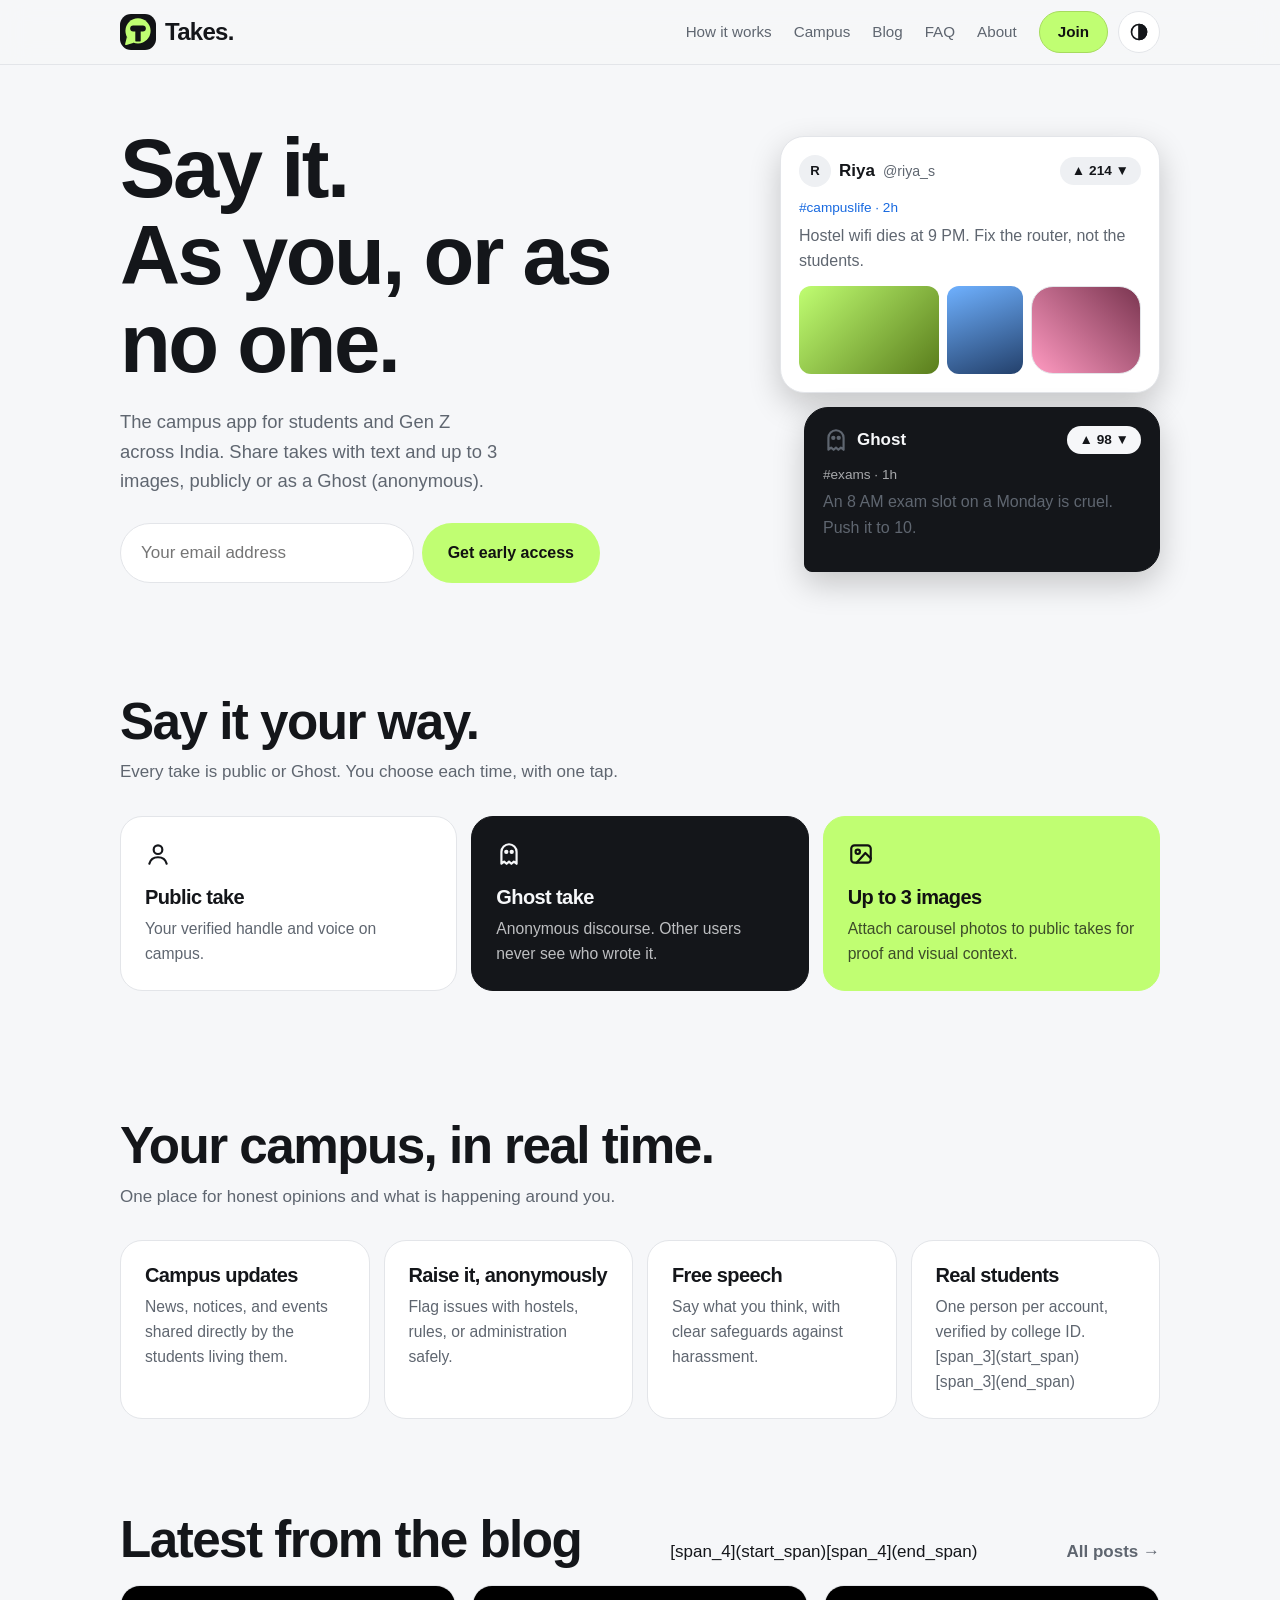
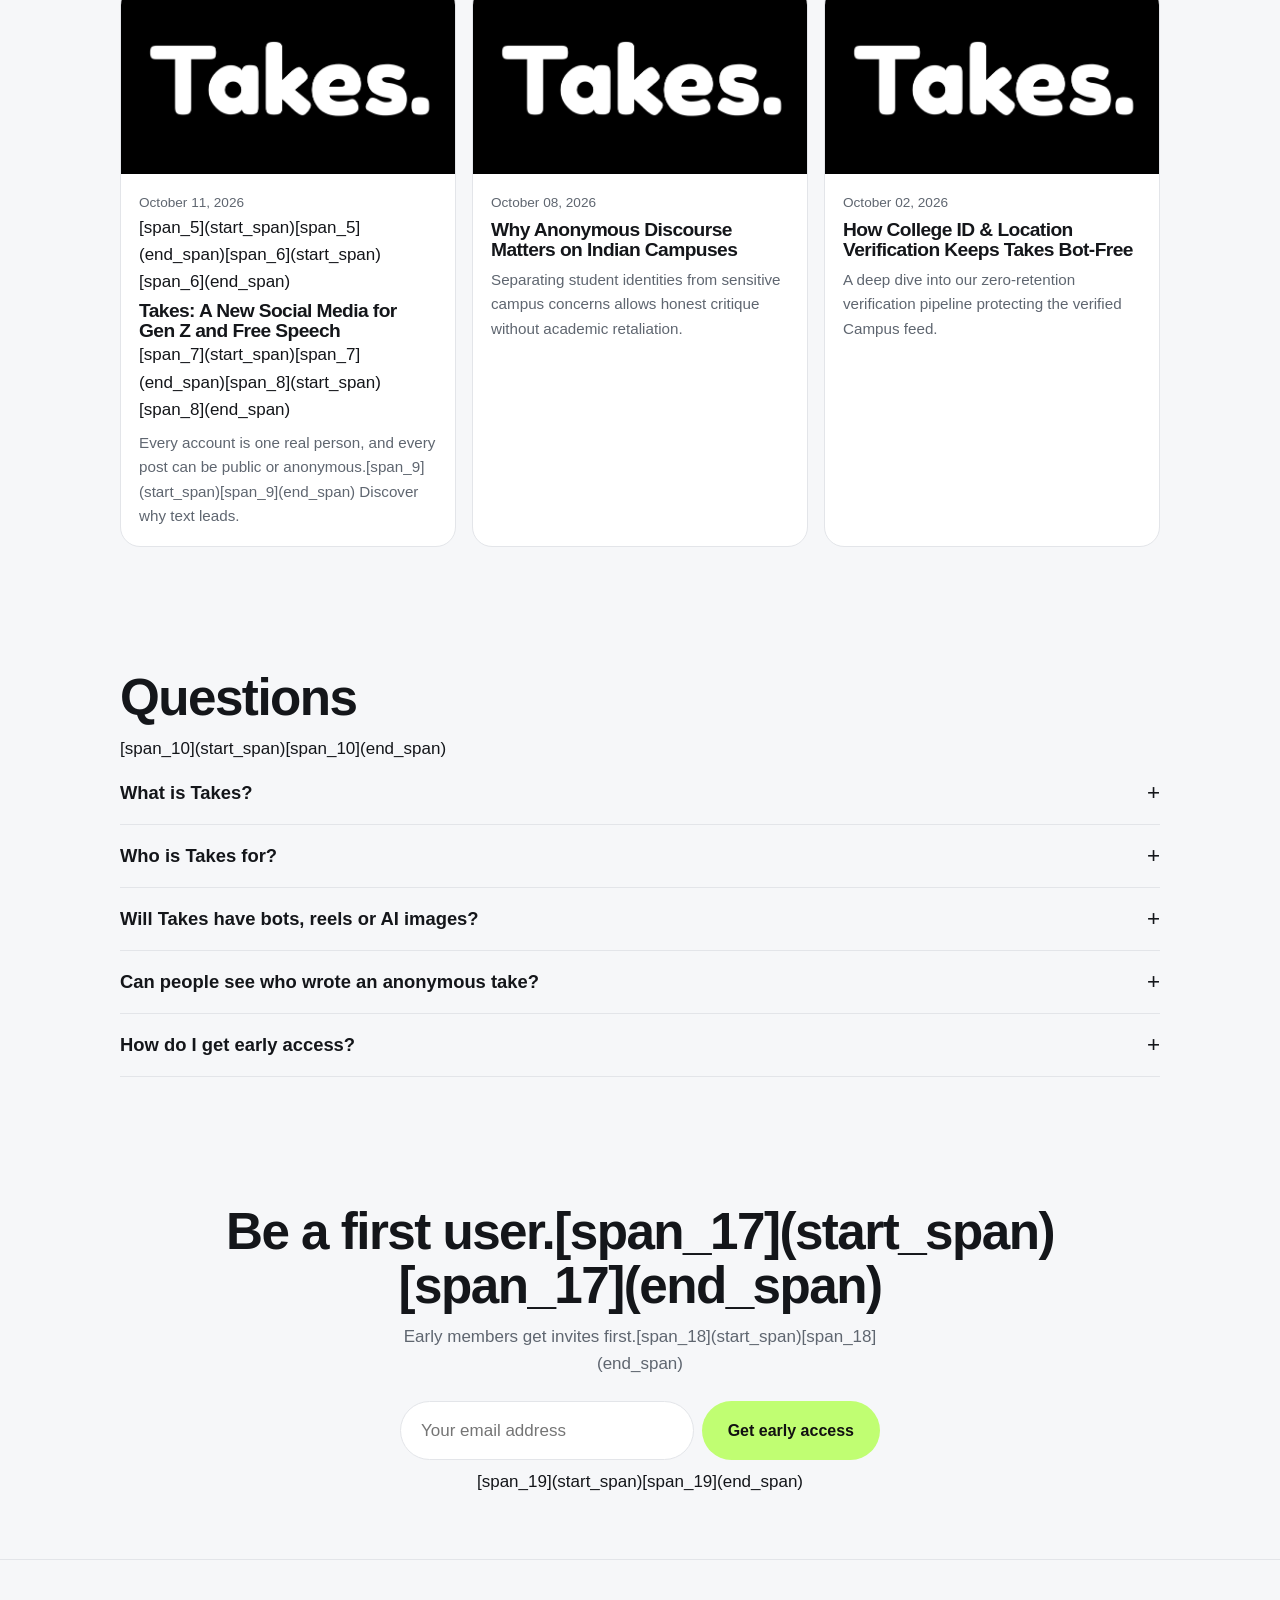
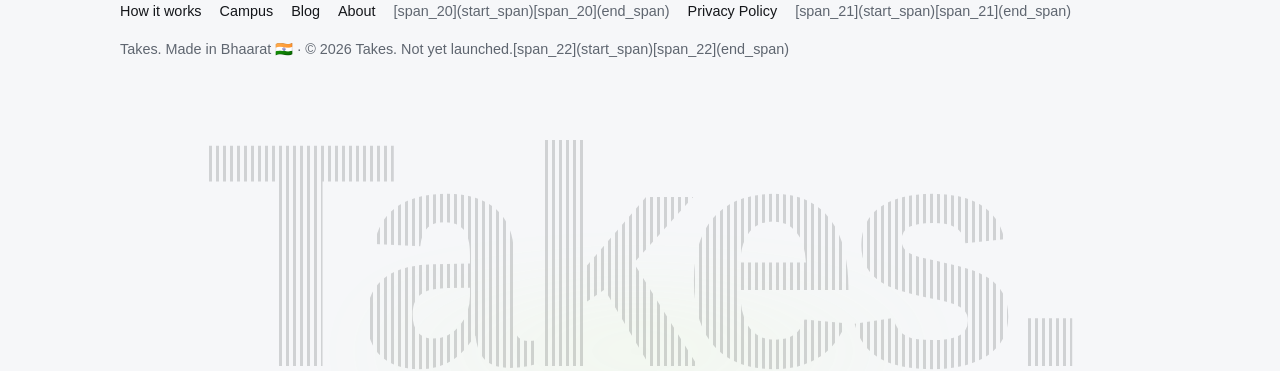
==== commit 3fd1c334: "Update index.html" ====
--- a/index.html
+++ b/index.html
@@ -6,16 +6,12 @@
   <meta name="theme-color" content="#121316">
   <title>Takes. — High-Stakes Campus Discourse</title>
   
-  <!-- Typography matching Takes theme -->
   <link rel="preconnect" href="https://fonts.googleapis.com">
   <link rel="preconnect" href="https://fonts.gstatic.com" crossorigin>
   <link href="https://fonts.googleapis.com/css2?family=Bricolage+Grotesque:wght@700;800&family=DM+Sans:wght@400;500;700&display=swap" rel="stylesheet">
-  
-  <!-- Master Stylesheet -->
   <link rel="stylesheet" href="style.css">
 
   <script>
-    // Sync dark/light theme before rendering to avoid flash
     try {
       var saved = localStorage.getItem('tk-theme');
       if (saved) document.documentElement.setAttribute('data-theme', saved);
@@ -24,10 +20,9 @@
 </head>
 <body>
 
-  <!-- Top Sticky Navigation -->
   <header class="nv">
     <div class="w">
-      <a class="logo" href="#">
+      <a class="logo" href="index.html">
         <svg viewBox="0 0 100 100" aria-hidden="true">
           <circle cx="50" cy="46" r="42" fill="#C0FE72"/>
           <path d="M13 66L6 95l30-9z" fill="#C0FE72"/>
@@ -40,38 +35,36 @@
       <nav aria-label="Main" class="nl">
         <a href="#how">How it works</a>
         <a href="#campus">Campus</a>
-        <a href="#blog">Blog</a>
+        <a href="blog/index.html">Blog</a>
         <a href="#faq">FAQ</a>
+        <a href="about.html">About</a>
         <a class="bt" href="#join">Join</a>
       </nav>
 
-      <!-- Theme Switcher Button -->
       <button aria-label="Switch theme" class="ic" id="th" type="button">
         <svg viewBox="0 0 24 24"><circle cx="12" cy="12" r="9"/><path d="M12 3v18a9 9 0 0 0 0-18z" fill="currentColor"/></svg>
       </button>
 
-      <!-- Mobile Hamburger Button -->
       <button aria-controls="dr" aria-expanded="false" aria-label="Open menu" class="ic mb" id="mb" type="button">
         <svg viewBox="0 0 24 24"><path d="M4 7h16M4 12h16M4 17h16"/></svg>
       </button>
     </div>
   </header>
 
-  <!-- Mobile Drawer Overlay -->
   <div class="ov" id="ov"></div>
   <aside aria-label="Menu" class="dr" id="dr">
     <button aria-label="Close menu" class="x" id="mx" type="button">&times;</button>
     <div class="dl">
       <a href="#how">How it works</a>
       <a href="#campus">Campus</a>
-      <a href="#blog">Blog</a>
+      <a href="blog/index.html">Blog</a>
+      <a href="#faq">FAQ</a>
       <a href="about.html">About</a>
       <a href="#join">Join the waitlist</a>
       <a href="privacy.html">Privacy Policy</a>
     </div>
   </aside>
 
-  <!-- Main Hero View -->
   <main>
     <div class="w hero" id="join">
       <div>
@@ -85,7 +78,6 @@
         <div class="ok" id="heroSuccess">Thank you for waiting for Takes.</div>
       </div>
 
-      <!-- Live Mock Feed Cards -->
       <div aria-hidden="true" class="mx">
         <div class="mk">
           <div class="mh">
@@ -119,7 +111,6 @@
       </div>
     </div>
 
-    <!-- Feature Grid: Say It Your Way -->
     <section id="how">
       <div class="w">
         <h2>Say it your way.</h2>
@@ -128,7 +119,7 @@
           <div class="c">
             <svg viewBox="0 0 24 24"><circle cx="12" cy="8" r="4"/><path d="M4 21c1-4 4-6 8-6s7 2 8 6"/></svg>
             <h3>Public take</h3>
-            <p>Your verified name and handle. Build your real voice on campus.</p>
+            <p>Your verified handle and voice on campus.</p>
           </div>
           <div class="c f">
             <svg viewBox="0 0 24 24"><path d="M12 3a7 7 0 0 0-7 7v11l2.5-2 2.3 2 2.2-2 2.2 2 2.3-2 2.5 2V10a7 7 0 0 0-7-7z"/><circle cx="9.5" cy="10" r="1" fill="currentColor"/><circle cx="14.5" cy="10" r="1" fill="currentColor"/></svg>
@@ -138,123 +129,147 @@
           <div class="c l">
             <svg viewBox="0 0 24 24"><rect x="3" y="4" width="18" height="16" rx="3"/><circle cx="9" cy="10" r="2"/><path d="M21 16l-5-5-8 9"/></svg>
             <h3>Up to 3 images</h3>
-            <p>Post rich carousels on public takes. Discourse leads; visuals support.</p>
+            <p>Attach carousel photos to public takes for proof and visual context.</p>
           </div>
         </div>
       </div>
     </section>
 
-    <!-- Campus Pillar -->
     <section id="campus">
       <div class="w">
         <h2>Your campus, in real time.</h2>
-        <p class="lead">One high-trust place for unfiltered discussion and local campus updates.</p>
+        <p class="lead">One place for honest opinions and what is happening around you.</p>
         <div class="g">
           <div class="c">
             <h3>Campus updates</h3>
-            <p>Notices, hostel alerts, and events shared directly by the students living them.</p>
+            <p>News, notices, and events shared directly by the students living them.</p>
           </div>
           <div class="c">
             <h3>Raise it, anonymously</h3>
-            <p>Flag administrative failures, curfew issues, or unfair grading safely without fear.</p>
-          </div>
-          <div class="c">
-            <h3>Free speech, protected</h3>
-            <p>Uncensored debate guarded by strictly enforced rules against targeted abuse.</p>
-          </div>
-          <div class="c">
-            <h3>Verified students</h3>
-            <p>One person per account, verified securely through college email or student ID.</p>
+            <p>Flag issues with hostels, rules, or administration safely.</p>
+          </div>
+          <div class="c">
+            <h3>Free speech</h3>
+            <p>Say what you think, with clear safeguards against harassment.</p>
+          </div>
+          <div class="c">
+            <h3>Real students</h3>
+            <p>One person per account, verified by college ID.[span_3](start_span)[span_3](end_span)</p>
           </div>
         </div>
       </div>
     </section>
 
-    <!-- Blog Section (homepage excerpt) -->
+    <!-- Latest 3 Blog Posts Section with Exact Logo Fallback -->
     <section class="pg" id="blog">
       <div class="bhd">
-        <h2>Latest from the blog</h2>
-        <a href="blog/index.html">See all posts</a>
+        <h2>Latest from the blog</h2>[span_4](start_span)[span_4](end_span)
+        <a href="blog/index.html">All posts &rarr;</a>
       </div>
       <div class="blog-grid">
         <article class="post-card">
-          <a class="post-card-content" href="blog/takes-a-new-social-media-for-gen-z.html">
-            <span class="post-card-date">October 2026</span>
-            <h3 class="post-card-title">Takes: A New Social Media for Gen Z and Free Speech</h3>
-            <p style="color:var(--mu); margin-top:8px; font-size:0.95rem;">Takes is a text-first platform for students who want genuine debate without algorithm manipulation or commercial bot farms.</p>
+          <a href="blog/takes-a-new-social-media-for-gen-z.html">
+            <img class="post-card-thumb" 
+                 src="image/takes-launch-banner.jpg" 
+                 alt="Takes Launch" 
+                 onerror="this.onerror=null;this.src='image/takes-official-logo.png';">
+            <div class="post-card-content">
+              <span class="post-card-date">October 11, 2026</span>[span_5](start_span)[span_5](end_span)[span_6](start_span)[span_6](end_span)
+              <h3 class="post-card-title">Takes: A New Social Media for Gen Z and Free Speech</h3>[span_7](start_span)[span_7](end_span)[span_8](start_span)[span_8](end_span)
+              <p class="post-card-snippet">Every account is one real person, and every post can be public or anonymous.[span_9](start_span)[span_9](end_span) Discover why text leads.</p>
+            </div>
           </a>
         </article>
+
         <article class="post-card">
-          <a class="post-card-content" href="blog/why-anonymous-takes-matter-on-campus.html">
-            <span class="post-card-date">October 2026</span>
-            <h3 class="post-card-title">Why Anonymous Discourse Matters on Indian Campuses</h3>
-            <p style="color:var(--mu); margin-top:8px; font-size:0.95rem;">Separating high-stakes ideas from public identities lets truth emerge without retaliation from administrators or peers.</p>
+          <a href="blog/why-anonymous-takes-matter-on-campus.html">
+            <img class="post-card-thumb" 
+                 src="image/anonymous-campus.jpg" 
+                 alt="Campus Ghost Mode" 
+                 onerror="this.onerror=null;this.src='image/takes-official-logo.png';">
+            <div class="post-card-content">
+              <span class="post-card-date">October 08, 2026</span>
+              <h3 class="post-card-title">Why Anonymous Discourse Matters on Indian Campuses</h3>
+              <p class="post-card-snippet">Separating student identities from sensitive campus concerns allows honest critique without academic retaliation.</p>
+            </div>
           </a>
         </article>
+
         <article class="post-card">
-          <a class="post-card-content" href="blog/how-student-verification-works.html">
-            <span class="post-card-date">October 2026</span>
-            <h3 class="post-card-title">How Student Verification Works</h3>
-            <p style="color:var(--mu); margin-top:8px; font-size:0.95rem;">A simple, privacy-first verification flow ensures one person per campus account using college email or secure ID checks.</p>
+          <a href="blog/how-student-verification-works.html">
+            <img class="post-card-thumb" 
+                 src="image/college-id-verification.jpg" 
+                 alt="College ID Verification" 
+                 onerror="this.onerror=null;this.src='image/takes-official-logo.png';">
+            <div class="post-card-content">
+              <span class="post-card-date">October 02, 2026</span>
+              <h3 class="post-card-title">How College ID & Location Verification Keeps Takes Bot-Free</h3>
+              <p class="post-card-snippet">A deep dive into our zero-retention verification pipeline protecting the verified Campus feed.</p>
+            </div>
           </a>
         </article>
       </div>
     </section>
 
-    <!-- Questions FAQ Accordion -->
     <section id="faq">
       <div class="w">
-        <h2>Questions</h2>
+        <h2>Questions</h2>[span_10](start_span)[span_10](end_span)
         <details class="q">
           <summary>What is Takes?</summary>
-          <p>Takes is a text-first microblogging platform where real students publish short takes up to 280 characters, either publicly or anonymously.</p>
-        </details>
-        <details class="q">
-          <summary>Who can use Takes?</summary>
-          <p>Built primarily for students and Gen Z across India to unite campuses. Verified journalists, institutions, and student groups can also participate.</p>
-        </details>
-        <details class="q">
-          <summary>Can anyone see who wrote a Ghost take?</summary>
-          <p>No. Public usernames and profile links are completely uncoupled from Ghost takes. Metadata is kept private to preserve discourse integrity.</p>
-        </details>
-      </div>
-    </section>
-
-    <!-- Final Call to Action -->
+          <p>Takes is a text-first microblogging app where real people post short takes of up to 280 characters, publicly or anonymously.[span_11](start_span)[span_11](end_span)</p>
+        </details>
+        <details class="q">
+          <summary>Who is Takes for?</summary>
+          <p>Students and Gen Z in India who want to connect with their campus and each other.</p>
+        </details>
+        <details class="q">
+          <summary>Will Takes have bots, reels or AI images?</summary>
+          <p>No reels.[span_12](start_span)[span_12](end_span) Takes is text-first.[span_13](start_span)[span_13](end_span) The platform is built around verified students to make bot farming unprofitable.</p>
+        </details>
+        <details class="q">
+          <summary>Can people see who wrote an anonymous take?</summary>[span_14](start_span)[span_14](end_span)
+          <p>No. Other users cannot see the author of an anonymous take. Identity is protected.</p>
+        </details>
+        <details class="q">
+          <summary>How do I get early access?</summary>[span_15](start_span)[span_15](end_span)
+          <p>Join the waitlist below. Early members get invites first.[span_16](start_span)[span_16](end_span)</p>
+        </details>
+      </div>
+    </section>
+
     <section class="cta">
       <div class="w">
-        <h2>Be a first user.</h2>
-        <p class="lead" style="margin: 0 auto 24px;">Early members receive early beta invitations first.</p>
+        <h2>Be a first user.[span_17](start_span)[span_17](end_span)</h2>
+        <p class="lead" style="margin: 0 auto 24px;">Early members get invites first.[span_18](start_span)[span_18](end_span)</p>
         <form class="wl" id="footerWaitlist">
           <input aria-label="Your email" name="email" placeholder="Your email address" required type="email">
           <input aria-hidden="true" autocomplete="off" class="hp" name="website" tabindex="-1">
-          <button type="submit">Get early access</button>
+          <button type="submit">Get early access</button>[span_19](start_span)[span_19](end_span)
         </form>
         <div class="ok" id="footerSuccess">Thank you for waiting for Takes.</div>
       </div>
     </section>
   </main>
 
-  <!-- Site Footer with Bolt-style Scanline Animated Watermark -->
   <footer>
     <div class="w">
       <nav aria-label="Footer" class="fl">
         <a href="#how">How it works</a>
         <a href="#campus">Campus</a>
-        <a href="#blog">Blog</a>
-        <a href="privacy.html">Privacy Policy</a>
+        <a href="blog/index.html">Blog</a>
+        <a href="about.html">About</a>[span_20](start_span)[span_20](end_span)
+        <a href="privacy.html">Privacy Policy</a>[span_21](start_span)[span_21](end_span)
       </nav>
-      <p class="footer-copy">Takes. Made in Bhaarat 🇮🇳 &middot; &copy; 2026 Takes. All rights reserved.</p>
-    </div>
-
-    <!-- The Giant Bolt-style Watermark -->
-    <div class="bolt-watermark-wrap" aria-hidden="true">
-      <div class="bolt-watermark-glow"></div>
-      <div class="bolt-watermark-text">Takes.</div>
+      <p class="footer-copy">Takes. Made in Bhaarat 🇮🇳 &middot; &copy; 2026 Takes. Not yet launched.[span_22](start_span)[span_22](end_span)</p>
+    </div>
+
+    <!-- Takes. Giant Animated Watermark -->
+    <div class="takes-watermark-wrap" aria-hidden="true">
+      <div class="takes-watermark-glow"></div>
+      <div class="takes-watermark-text">Takes.</div>
     </div>
   </footer>
 
-  <!-- Pure Vanilla JavaScript -->
   <script>
     (function () {
       const body = document.body;
@@ -265,7 +280,6 @@
       const closeBtn = document.getElementById('mx');
       const themeBtn = document.getElementById('th');
 
-      // 1. Mobile Drawer Toggle
       function setMenu(open) {
         body.classList.toggle('mo', open);
         menuBtn.setAttribute('aria-expanded', open);
@@ -274,11 +288,8 @@
       menuBtn.addEventListener('click', () => setMenu(!body.classList.contains('mo')));
       overlay.addEventListener('click', () => setMenu(false));
       closeBtn.addEventListener('click', () => setMenu(false));
-      document.querySelectorAll('.dr a').forEach(link => {
-        link.addEventListener('click', () => setMenu(false));
-      });
-
-      // 2. Light / Dark Theme Toggle
+      document.querySelectorAll('.dr a').forEach(link => link.addEventListener('click', () => setMenu(false)));
+
       themeBtn.addEventListener('click', () => {
         const current = root.getAttribute('data-theme') || 
           (window.matchMedia('(prefers-color-scheme: light)').matches ? 'light' : 'dark');
@@ -287,20 +298,17 @@
         try { localStorage.setItem('tk-theme', next); } catch (e) {}
       });
 
-      // 3. Waitlist Form Submission Handling
       function setupForm(formId, successId) {
         const form = document.getElementById(formId);
         const success = document.getElementById(successId);
         if (!form) return;
-
         form.addEventListener('submit', (e) => {
           e.preventDefault();
-          if (form.website.value) return; // Honeypot spam check
+          if (form.website.value) return;
           form.style.display = 'none';
           success.style.display = 'block';
         });
       }
-
       setupForm('heroWaitlist', 'heroSuccess');
       setupForm('footerWaitlist', 'footerSuccess');
     })();
--- a/style.css
+++ b/style.css
@@ -1,8 +1,3 @@
-/* ==========================================================
-   TAKES. MASTER STYLESHEET
-   Handles Landing Page, Blog Posts, and Privacy Policy
-   ========================================================== */
-
 :root {
   --bg: #121316;
   --cd: #1A1C20;
@@ -89,7 +84,7 @@
   padding: 0 20px;
 }
 
-/* --- NAVIGATION --- */
+/* Navigation */
 .nv {
   position: sticky;
   top: 0;
@@ -149,7 +144,7 @@
   border-radius: 99px;
   font-weight: 700;
   text-decoration: none;
-  transition: transform 0.15s ease, opacity 0.15s ease;
+  transition: transform 0.15s ease;
 }
 
 a.bt:active, .wl button:active {
@@ -187,7 +182,7 @@
   display: none;
 }
 
-/* --- MOBILE DRAWER --- */
+/* Mobile Drawer */
 .ov {
   position: fixed;
   inset: 0;
@@ -247,7 +242,7 @@
   border-bottom: 1px solid var(--bd);
 }
 
-/* --- HERO SECTION --- */
+/* Hero Section */
 .hero {
   padding: 60px 20px 48px;
   display: grid;
@@ -309,7 +304,7 @@
   color: var(--lm);
 }
 
-/* --- MOCK CARDS --- */
+/* Mock Feed */
 .mx {
   display: grid;
   gap: 14px;
@@ -412,7 +407,7 @@
 .im.b { width: 76px;  background: linear-gradient(160deg, #6FB1FF, #23406b); }
 .im.c { width: 110px; background: linear-gradient(45deg, #FF9AC1, #7a3550); }
 
-/* --- SECTIONS & CARDS --- */
+/* Common Sections */
 section {
   padding: 64px 0;
 }
@@ -480,7 +475,7 @@
   border-color: var(--lm);
 }
 
-/* --- FAQ DETAILS --- */
+/* FAQ Details */
 details.q {
   border-bottom: 1px solid var(--bd);
   padding: 18px 0;
@@ -524,7 +519,7 @@
   justify-content: center;
 }
 
-/* --- BLOG LIST & READ VIEW (SHARED) --- */
+/* Blog Feed & Cards */
 .pg {
   max-width: 1080px;
   margin: auto;
@@ -566,6 +561,14 @@
   transition: transform 0.2s, border-color 0.2s;
 }
 
+.post-card a {
+  text-decoration: none;
+  color: inherit;
+  display: flex;
+  flex-direction: column;
+  height: 100%;
+}
+
 .post-card:hover {
   border-color: var(--tx);
   transform: translateY(-2px);
@@ -575,11 +578,14 @@
   width: 100%;
   aspect-ratio: 16/9;
   object-fit: cover;
-  background: var(--rs);
+  background: #000;
 }
 
 .post-card-content {
   padding: 18px;
+  display: flex;
+  flex-direction: column;
+  flex: 1;
 }
 
 .post-card-date {
@@ -593,7 +599,13 @@
   font-weight: 700;
 }
 
-/* --- PRIVACY POLICY / ARTICLE VIEW STYLES --- */
+.post-card-snippet {
+  color: var(--mu);
+  font-size: 0.95rem;
+  margin-top: 8px;
+}
+
+/* Policy / Document Container */
 .policy-wrap {
   max-width: 760px;
   margin: 0 auto;
@@ -640,7 +652,7 @@
   font-weight: 600;
 }
 
-/* --- FOOTER & BOLT-STYLE GIANT ANIMATED WATERMARK --- */
+/* Footer & Takes Watermark */
 footer {
   position: relative;
   overflow: hidden;
@@ -672,8 +684,7 @@
   margin-bottom: 30px;
 }
 
-/* THE BOLT.NEW SCANLINE WATERMARK */
-.bolt-watermark-wrap {
+.takes-watermark-wrap {
   position: relative;
   width: 100%;
   height: clamp(140px, 24vw, 280px);
@@ -683,10 +694,10 @@
   justify-content: center;
   user-select: none;
   pointer-events: none;
-  margin-top: 20px;
-}
-
-.bolt-watermark-text {
+  margin-top: 24px;
+}
+
+.takes-watermark-text {
   font-family: 'Bricolage Grotesque', sans-serif;
   font-size: clamp(6.5rem, 25vw, 22rem);
   font-weight: 800;
@@ -696,8 +707,6 @@
   padding: 0;
   text-align: center;
   position: relative;
-  
-  /* Striped vertical raster pattern mask matching Bolt.new */
   background: repeating-linear-gradient(
     90deg,
     var(--tx) 0px,
@@ -708,15 +717,14 @@
   -webkit-background-clip: text;
   -webkit-text-fill-color: transparent;
   opacity: 0.16;
-  animation: scanShimmer 6s ease-in-out infinite alternate;
-}
-
-:root[data-theme="light"] .bolt-watermark-text {
+  animation: takesScanMotion 6s ease-in-out infinite alternate;
+}
+
+:root[data-theme="light"] .takes-watermark-text {
   opacity: 0.10;
 }
 
-/* Ambient bottom glow behind the giant text */
-.bolt-watermark-glow {
+.takes-watermark-glow {
   position: absolute;
   bottom: -40px;
   width: 70%;
@@ -727,7 +735,7 @@
   pointer-events: none;
 }
 
-@keyframes scanShimmer {
+@keyframes takesScanMotion {
   0% {
     opacity: 0.12;
     transform: translateY(4px);
@@ -743,7 +751,7 @@
   }
 }
 
-/* --- RESPONSIVE MEDIA QUERIES --- */
+/* Responsiveness */
 @media (max-width: 900px) {
   .nl { display: none; }
   .mb { display: grid; }
@@ -760,10 +768,3 @@
     max-width: none;
   }
 }
-
-@media (prefers-reduced-motion: reduce) {
-  * {
-    animation: none !important;
-    transition: none !important;
-  }
-}
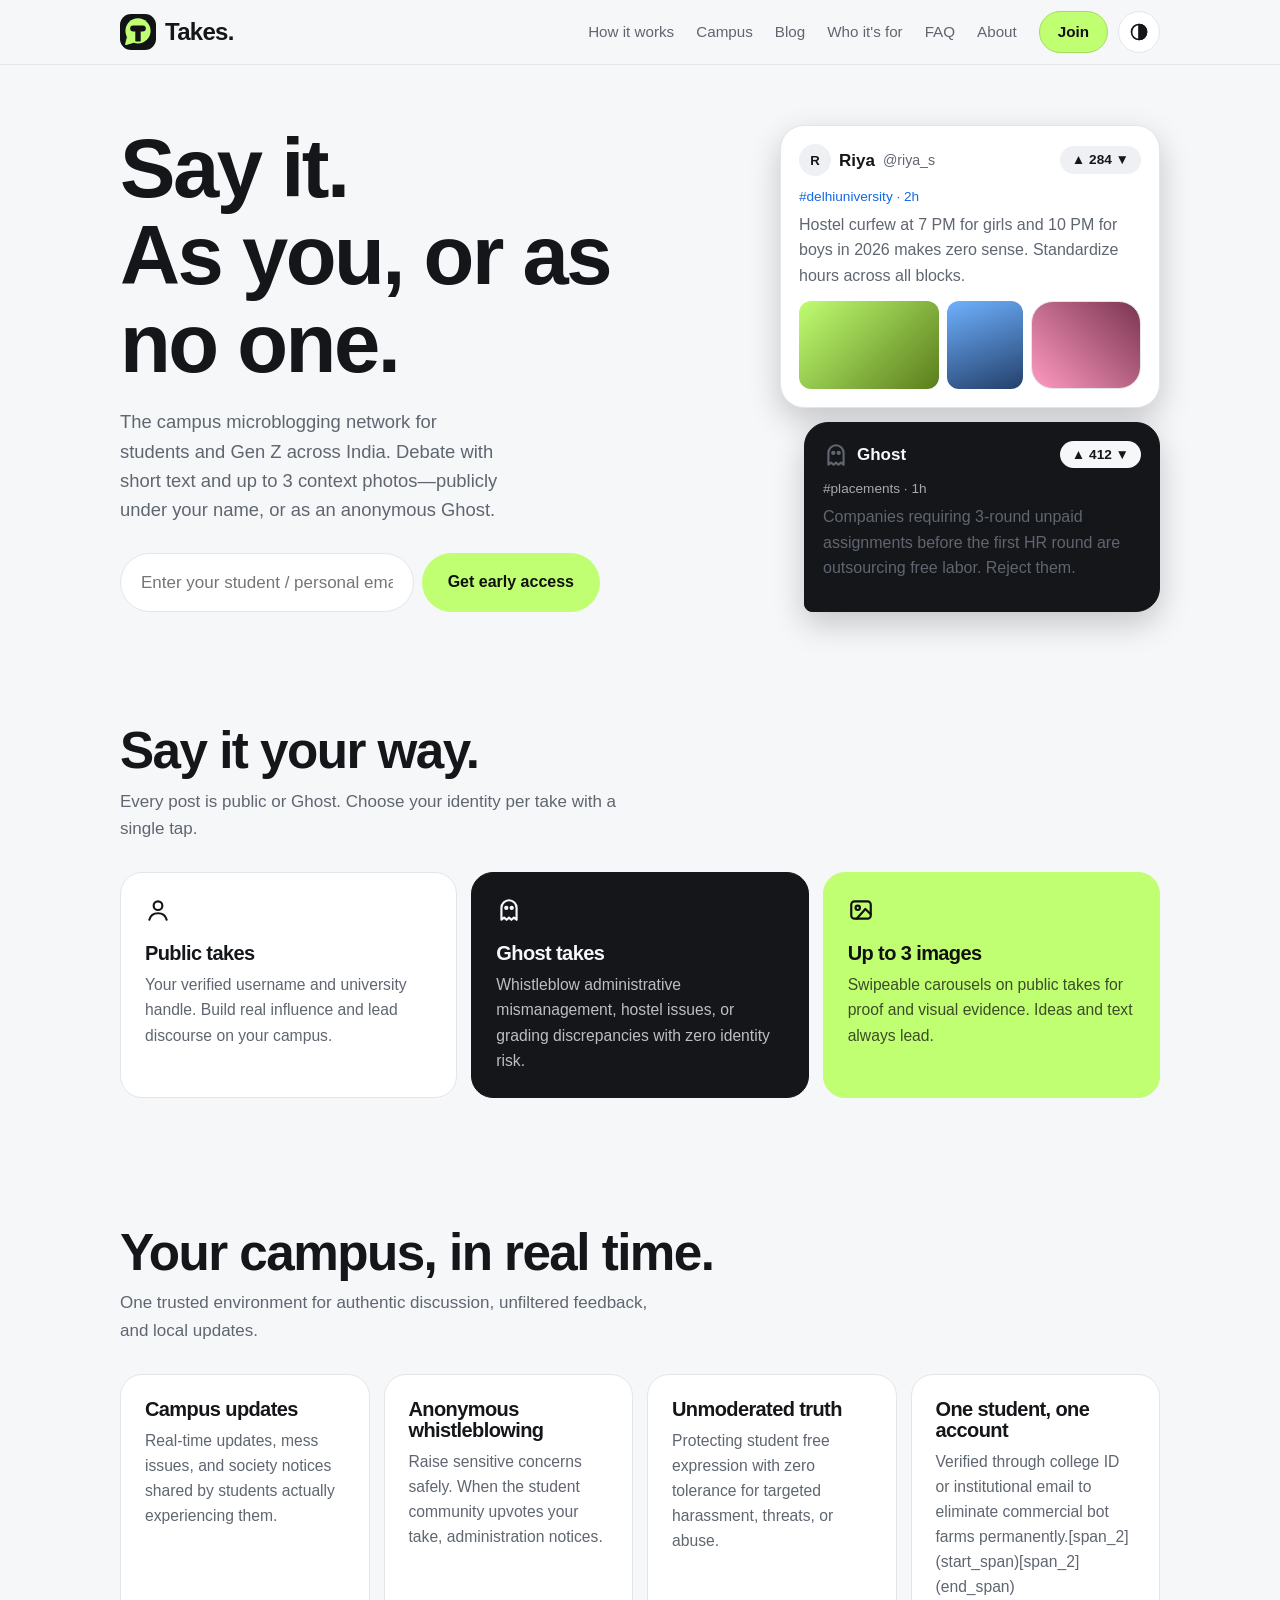
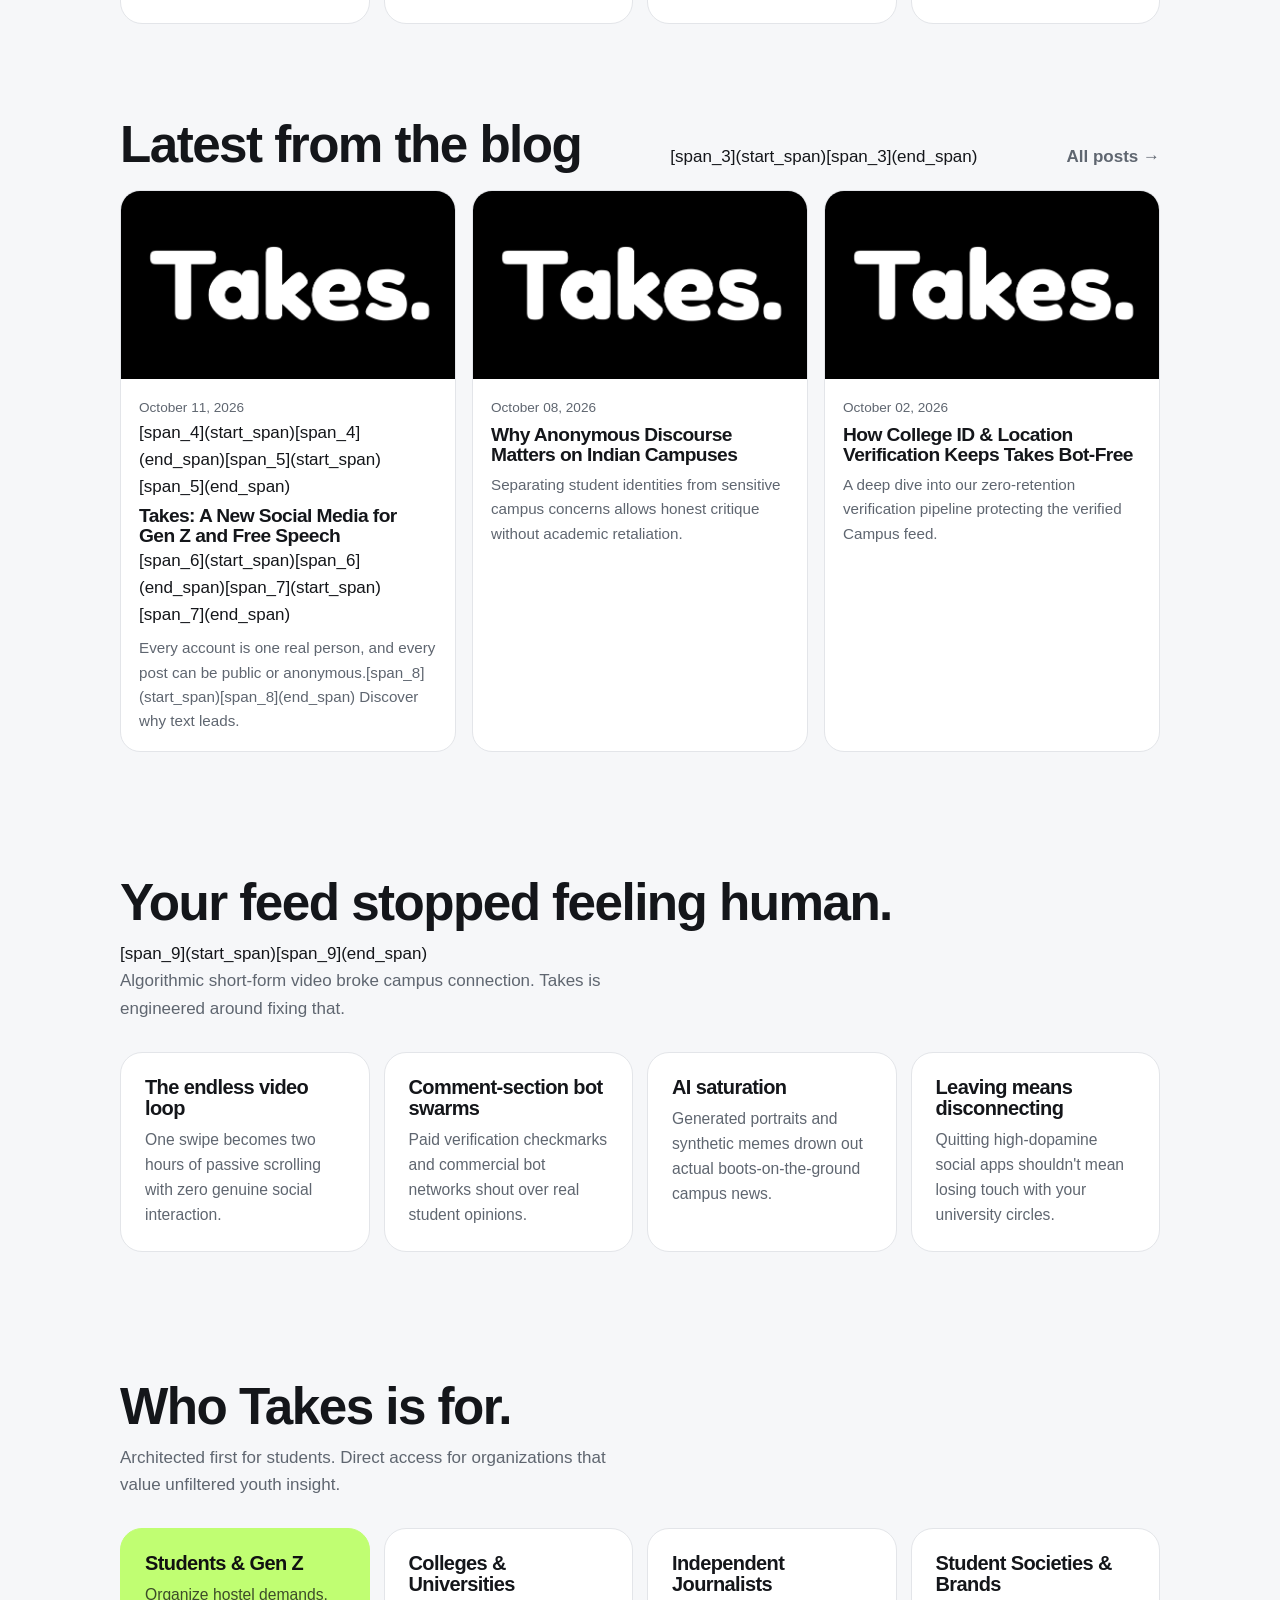
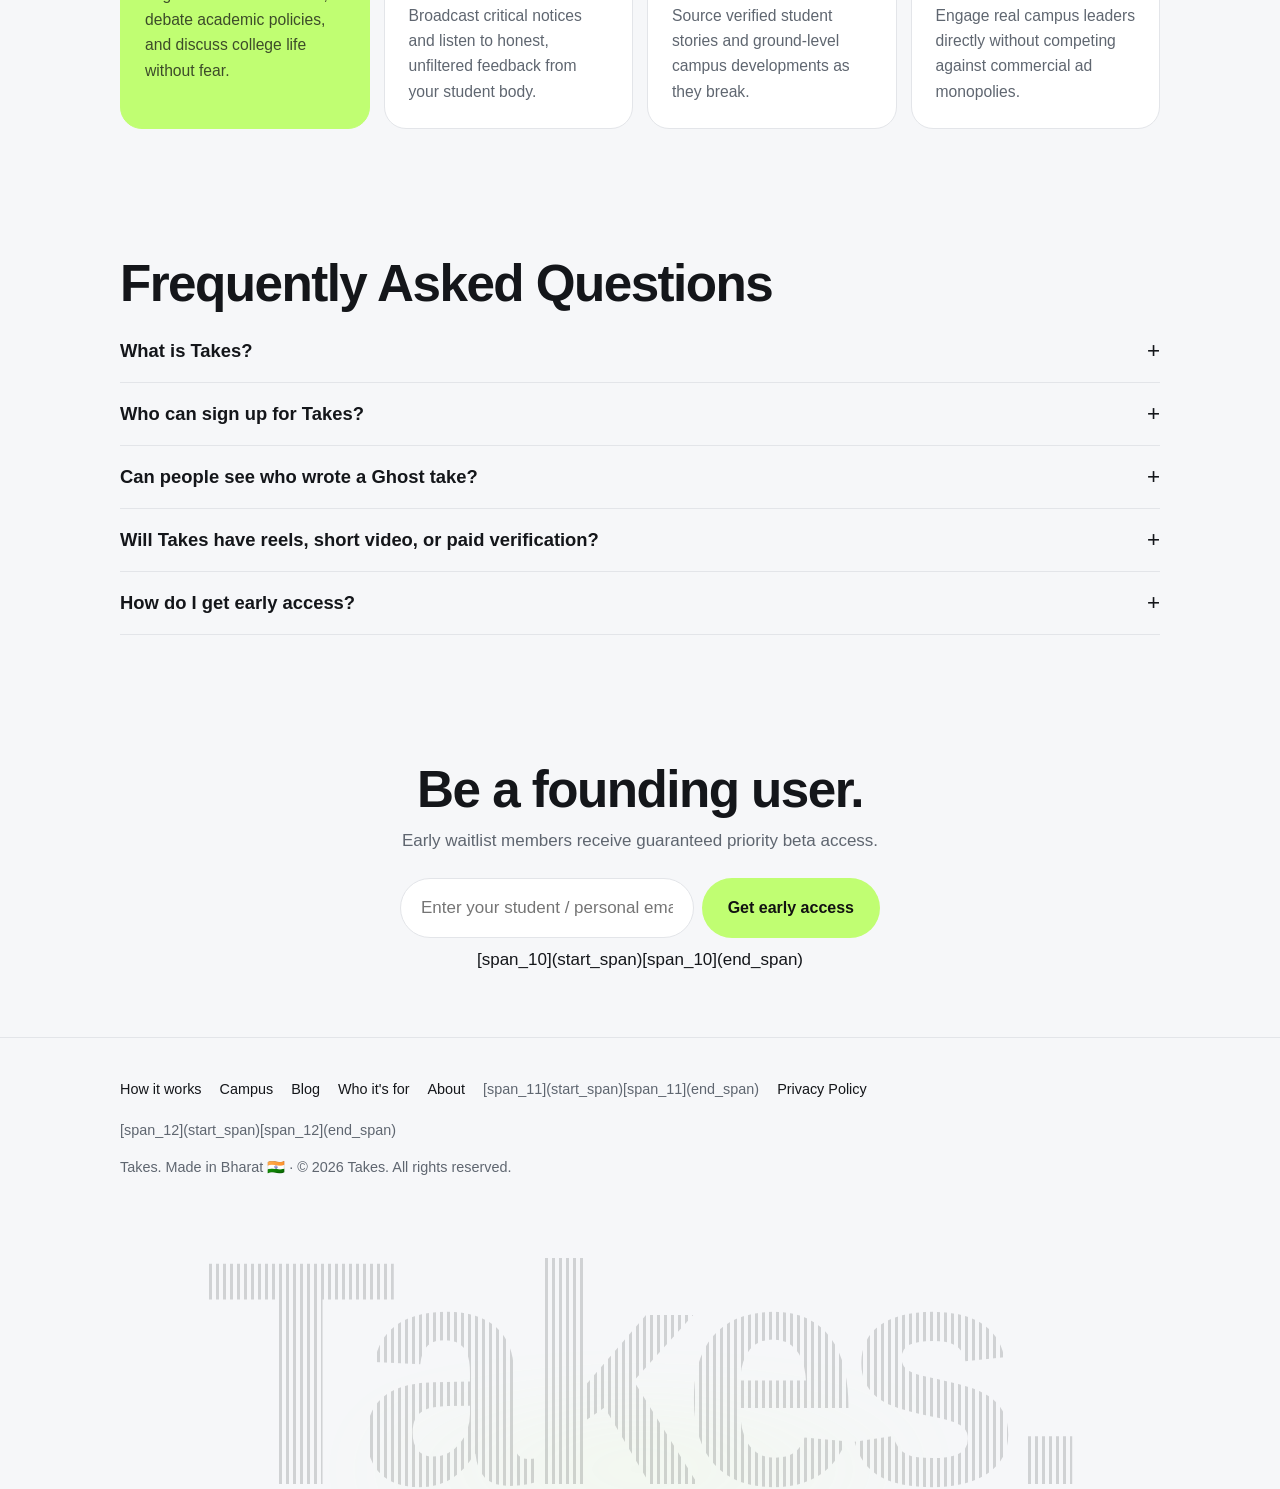
==== commit 396dadd2: "Update index.html" ====
--- a/index.html
+++ b/index.html
@@ -20,6 +20,7 @@
 </head>
 <body>
 
+  <!-- Sticky Header Navigation -->
   <header class="nv">
     <div class="w">
       <a class="logo" href="index.html">
@@ -36,6 +37,7 @@
         <a href="#how">How it works</a>
         <a href="#campus">Campus</a>
         <a href="blog/index.html">Blog</a>
+        <a href="#for">Who it's for</a>
         <a href="#faq">FAQ</a>
         <a href="about.html">About</a>
         <a class="bt" href="#join">Join</a>
@@ -51,6 +53,7 @@
     </div>
   </header>
 
+  <!-- Mobile Drawer Overlay -->
   <div class="ov" id="ov"></div>
   <aside aria-label="Menu" class="dr" id="dr">
     <button aria-label="Close menu" class="x" id="mx" type="button">&times;</button>
@@ -58,6 +61,7 @@
       <a href="#how">How it works</a>
       <a href="#campus">Campus</a>
       <a href="blog/index.html">Blog</a>
+      <a href="#for">Who it's for</a>
       <a href="#faq">FAQ</a>
       <a href="about.html">About</a>
       <a href="#join">Join the waitlist</a>
@@ -66,28 +70,30 @@
   </aside>
 
   <main>
+    <!-- Hero Section -->
     <div class="w hero" id="join">
       <div>
         <h1>Say it.<br>As you, or as no one.</h1>
-        <p>The campus app for students and Gen Z across India. Share takes with text and up to 3 images, publicly or as a Ghost (anonymous).</p>
+        <p>The campus microblogging network for students and Gen Z across India. Debate with short text and up to 3 context photos—publicly under your name, or as an anonymous Ghost.</p>
         <form class="wl" id="heroWaitlist">
-          <input aria-label="Your email" name="email" placeholder="Your email address" required type="email">
+          <input aria-label="Your email" name="email" placeholder="Enter your student / personal email" required type="email">
           <input aria-hidden="true" autocomplete="off" class="hp" name="website" tabindex="-1">
           <button type="submit">Get early access</button>
         </form>
-        <div class="ok" id="heroSuccess">Thank you for waiting for Takes.</div>
-      </div>
-
+        <div class="ok" id="heroSuccess">Thank you for waiting for Takes. Check your inbox soon.</div>
+      </div>
+
+      <!-- Live Mockup Cards -->
       <div aria-hidden="true" class="mx">
         <div class="mk">
           <div class="mh">
             <span class="av">R</span>
             <b>Riya</b>
             <small>@riya_s</small>
-            <span class="vp">&#9650; 214 &#9660;</span>
-          </div>
-          <span class="tg">#campuslife &middot; 2h</span>
-          <p>Hostel wifi dies at 9 PM. Fix the router, not the students.</p>
+            <span class="vp">&#9650; 284 &#9660;</span>
+          </div>
+          <span class="tg">#delhiuniversity &middot; 2h</span>
+          <p>Hostel curfew at 7 PM for girls and 10 PM for boys in 2026 makes zero sense. Standardize hours across all blocks.</p>
           <div class="imgs">
             <i class="im a"></i>
             <i class="im b"></i>
@@ -103,58 +109,60 @@
               <circle cx="14.5" cy="10" r="1" fill="currentColor"/>
             </svg>
             <b>Ghost</b>
-            <span class="vp">&#9650; 98 &#9660;</span>
-          </div>
-          <span class="tg">#exams &middot; 1h</span>
-          <p>An 8 AM exam slot on a Monday is cruel. Push it to 10.</p>
-        </div>
-      </div>
-    </div>
-
+            <span class="vp">&#9650; 412 &#9660;</span>
+          </div>
+          <span class="tg">#placements &middot; 1h</span>
+          <p>Companies requiring 3-round unpaid assignments before the first HR round are outsourcing free labor. Reject them.</p>
+        </div>
+      </div>
+    </div>
+
+    <!-- How It Works Section -->
     <section id="how">
       <div class="w">
         <h2>Say it your way.</h2>
-        <p class="lead">Every take is public or Ghost. You choose each time, with one tap.</p>
+        <p class="lead">Every post is public or Ghost. Choose your identity per take with a single tap.</p>
         <div class="g">
           <div class="c">
             <svg viewBox="0 0 24 24"><circle cx="12" cy="8" r="4"/><path d="M4 21c1-4 4-6 8-6s7 2 8 6"/></svg>
-            <h3>Public take</h3>
-            <p>Your verified handle and voice on campus.</p>
+            <h3>Public takes</h3>
+            <p>Your verified username and university handle. Build real influence and lead discourse on your campus.</p>
           </div>
           <div class="c f">
             <svg viewBox="0 0 24 24"><path d="M12 3a7 7 0 0 0-7 7v11l2.5-2 2.3 2 2.2-2 2.2 2 2.3-2 2.5 2V10a7 7 0 0 0-7-7z"/><circle cx="9.5" cy="10" r="1" fill="currentColor"/><circle cx="14.5" cy="10" r="1" fill="currentColor"/></svg>
-            <h3>Ghost take</h3>
-            <p>Anonymous discourse. Other users never see who wrote it.</p>
+            <h3>Ghost takes</h3>
+            <p>Whistleblow administrative mismanagement, hostel issues, or grading discrepancies with zero identity risk.</p>
           </div>
           <div class="c l">
             <svg viewBox="0 0 24 24"><rect x="3" y="4" width="18" height="16" rx="3"/><circle cx="9" cy="10" r="2"/><path d="M21 16l-5-5-8 9"/></svg>
             <h3>Up to 3 images</h3>
-            <p>Attach carousel photos to public takes for proof and visual context.</p>
-          </div>
-        </div>
-      </div>
-    </section>
-
+            <p>Swipeable carousels on public takes for proof and visual evidence. Ideas and text always lead.</p>
+          </div>
+        </div>
+      </div>
+    </section>
+
+    <!-- Campus Section -->
     <section id="campus">
       <div class="w">
         <h2>Your campus, in real time.</h2>
-        <p class="lead">One place for honest opinions and what is happening around you.</p>
+        <p class="lead">One trusted environment for authentic discussion, unfiltered feedback, and local updates.</p>
         <div class="g">
           <div class="c">
             <h3>Campus updates</h3>
-            <p>News, notices, and events shared directly by the students living them.</p>
-          </div>
-          <div class="c">
-            <h3>Raise it, anonymously</h3>
-            <p>Flag issues with hostels, rules, or administration safely.</p>
-          </div>
-          <div class="c">
-            <h3>Free speech</h3>
-            <p>Say what you think, with clear safeguards against harassment.</p>
-          </div>
-          <div class="c">
-            <h3>Real students</h3>
-            <p>One person per account, verified by college ID.[span_3](start_span)[span_3](end_span)</p>
+            <p>Real-time updates, mess issues, and society notices shared by students actually experiencing them.</p>
+          </div>
+          <div class="c">
+            <h3>Anonymous whistleblowing</h3>
+            <p>Raise sensitive concerns safely. When the student community upvotes your take, administration notices.</p>
+          </div>
+          <div class="c">
+            <h3>Unmoderated truth</h3>
+            <p>Protecting student free expression with zero tolerance for targeted harassment, threats, or abuse.</p>
+          </div>
+          <div class="c">
+            <h3>One student, one account</h3>
+            <p>Verified through college ID or institutional email to eliminate commercial bot farms permanently.[span_2](start_span)[span_2](end_span)</p>
           </div>
         </div>
       </div>
@@ -163,7 +171,7 @@
     <!-- Latest 3 Blog Posts Section with Exact Logo Fallback -->
     <section class="pg" id="blog">
       <div class="bhd">
-        <h2>Latest from the blog</h2>[span_4](start_span)[span_4](end_span)
+        <h2>Latest from the blog</h2>[span_3](start_span)[span_3](end_span)
         <a href="blog/index.html">All posts &rarr;</a>
       </div>
       <div class="blog-grid">
@@ -174,9 +182,9 @@
                  alt="Takes Launch" 
                  onerror="this.onerror=null;this.src='image/takes-official-logo.png';">
             <div class="post-card-content">
-              <span class="post-card-date">October 11, 2026</span>[span_5](start_span)[span_5](end_span)[span_6](start_span)[span_6](end_span)
-              <h3 class="post-card-title">Takes: A New Social Media for Gen Z and Free Speech</h3>[span_7](start_span)[span_7](end_span)[span_8](start_span)[span_8](end_span)
-              <p class="post-card-snippet">Every account is one real person, and every post can be public or anonymous.[span_9](start_span)[span_9](end_span) Discover why text leads.</p>
+              <span class="post-card-date">October 11, 2026</span>[span_4](start_span)[span_4](end_span)[span_5](start_span)[span_5](end_span)
+              <h3 class="post-card-title">Takes: A New Social Media for Gen Z and Free Speech</h3>[span_6](start_span)[span_6](end_span)[span_7](start_span)[span_7](end_span)
+              <p class="post-card-snippet">Every account is one real person, and every post can be public or anonymous.[span_8](start_span)[span_8](end_span) Discover why text leads.</p>
             </div>
           </a>
         </article>
@@ -211,59 +219,115 @@
       </div>
     </section>
 
+    <!-- Why Social Feeds Stopped Feeling Human -->
+    <section>
+      <div class="w">
+        <h2>Your feed stopped feeling human.</h2>[span_9](start_span)[span_9](end_span)
+        <p class="lead">Algorithmic short-form video broke campus connection. Takes is engineered around fixing that.</p>
+        <div class="g">
+          <div class="c">
+            <h3>The endless video loop</h3>
+            <p>One swipe becomes two hours of passive scrolling with zero genuine social interaction.</p>
+          </div>
+          <div class="c">
+            <h3>Comment-section bot swarms</h3>
+            <p>Paid verification checkmarks and commercial bot networks shout over real student opinions.</p>
+          </div>
+          <div class="c">
+            <h3>AI saturation</h3>
+            <p>Generated portraits and synthetic memes drown out actual boots-on-the-ground campus news.</p>
+          </div>
+          <div class="c">
+            <h3>Leaving means disconnecting</h3>
+            <p>Quitting high-dopamine social apps shouldn't mean losing touch with your university circles.</p>
+          </div>
+        </div>
+      </div>
+    </section>
+
+    <!-- Who Takes Is For -->
+    <section id="for">
+      <div class="w">
+        <h2>Who Takes is for.</h2>
+        <p class="lead">Architected first for students. Direct access for organizations that value unfiltered youth insight.</p>
+        <div class="g">
+          <div class="c l">
+            <h3>Students &amp; Gen Z</h3>
+            <p>Organize hostel demands, debate academic policies, and discuss college life without fear.</p>
+          </div>
+          <div class="c">
+            <h3>Colleges &amp; Universities</h3>
+            <p>Broadcast critical notices and listen to honest, unfiltered feedback from your student body.</p>
+          </div>
+          <div class="c">
+            <h3>Independent Journalists</h3>
+            <p>Source verified student stories and ground-level campus developments as they break.</p>
+          </div>
+          <div class="c">
+            <h3>Student Societies &amp; Brands</h3>
+            <p>Engage real campus leaders directly without competing against commercial ad monopolies.</p>
+          </div>
+        </div>
+      </div>
+    </section>
+
+    <!-- FAQ Accordion -->
     <section id="faq">
       <div class="w">
-        <h2>Questions</h2>[span_10](start_span)[span_10](end_span)
+        <h2>Frequently Asked Questions</h2>
         <details class="q">
           <summary>What is Takes?</summary>
-          <p>Takes is a text-first microblogging app where real people post short takes of up to 280 characters, publicly or anonymously.[span_11](start_span)[span_11](end_span)</p>
-        </details>
-        <details class="q">
-          <summary>Who is Takes for?</summary>
-          <p>Students and Gen Z in India who want to connect with their campus and each other.</p>
-        </details>
-        <details class="q">
-          <summary>Will Takes have bots, reels or AI images?</summary>
-          <p>No reels.[span_12](start_span)[span_12](end_span) Takes is text-first.[span_13](start_span)[span_13](end_span) The platform is built around verified students to make bot farming unprofitable.</p>
-        </details>
-        <details class="q">
-          <summary>Can people see who wrote an anonymous take?</summary>[span_14](start_span)[span_14](end_span)
-          <p>No. Other users cannot see the author of an anonymous take. Identity is protected.</p>
-        </details>
-        <details class="q">
-          <summary>How do I get early access?</summary>[span_15](start_span)[span_15](end_span)
-          <p>Join the waitlist below. Early members get invites first.[span_16](start_span)[span_16](end_span)</p>
-        </details>
-      </div>
-    </section>
-
+          <p>Takes is a text-first campus microblogging platform where verified students publish short takes up to 280 characters, publicly or via anonymous Ghost Mode.</p>
+        </details>
+        <details class="q">
+          <summary>Who can sign up for Takes?</summary>
+          <p>Takes is built for college students and Gen Z in India. Anyone can browse the global For You feed, but verified Campus feeds require student verification.</p>
+        </details>
+        <details class="q">
+          <summary>Can people see who wrote a Ghost take?</summary>
+          <p>No. Ghost mode completely removes your name, handle, and avatar from the client feed. Identity data is kept strictly detached to safeguard free expression.</p>
+        </details>
+        <details class="q">
+          <summary>Will Takes have reels, short video, or paid verification?</summary>
+          <p>Never. Takes is strictly text and static photo carousels. Verification is earned through student credentials, not purchased with credit cards.</p>
+        </details>
+        <details class="q">
+          <summary>How do I get early access?</summary>
+          <p>Enter your email into the waitlist box below. Beta invites are sent out weekly on a rolling campus basis.</p>
+        </details>
+      </div>
+    </section>
+
+    <!-- Call to Action Waitlist -->
     <section class="cta">
       <div class="w">
-        <h2>Be a first user.[span_17](start_span)[span_17](end_span)</h2>
-        <p class="lead" style="margin: 0 auto 24px;">Early members get invites first.[span_18](start_span)[span_18](end_span)</p>
+        <h2>Be a founding user.</h2>
+        <p class="lead" style="margin: 0 auto 24px;">Early waitlist members receive guaranteed priority beta access.</p>
         <form class="wl" id="footerWaitlist">
-          <input aria-label="Your email" name="email" placeholder="Your email address" required type="email">
+          <input aria-label="Your email" name="email" placeholder="Enter your student / personal email" required type="email">
           <input aria-hidden="true" autocomplete="off" class="hp" name="website" tabindex="-1">
-          <button type="submit">Get early access</button>[span_19](start_span)[span_19](end_span)
+          <button type="submit">Get early access</button>[span_10](start_span)[span_10](end_span)
         </form>
-        <div class="ok" id="footerSuccess">Thank you for waiting for Takes.</div>
+        <div class="ok" id="footerSuccess">Thank you for waiting for Takes. Check your inbox soon.</div>
       </div>
     </section>
   </main>
 
+  <!-- Footer with Takes Watermark -->
   <footer>
     <div class="w">
       <nav aria-label="Footer" class="fl">
         <a href="#how">How it works</a>
         <a href="#campus">Campus</a>
         <a href="blog/index.html">Blog</a>
-        <a href="about.html">About</a>[span_20](start_span)[span_20](end_span)
-        <a href="privacy.html">Privacy Policy</a>[span_21](start_span)[span_21](end_span)
+        <a href="#for">Who it's for</a>
+        <a href="about.html">About</a>[span_11](start_span)[span_11](end_span)
+        <a href="privacy.html">Privacy Policy</a>[span_12](start_span)[span_12](end_span)
       </nav>
-      <p class="footer-copy">Takes. Made in Bhaarat 🇮🇳 &middot; &copy; 2026 Takes. Not yet launched.[span_22](start_span)[span_22](end_span)</p>
-    </div>
-
-    <!-- Takes. Giant Animated Watermark -->
+      <p class="footer-copy">Takes. Made in Bharat 🇮🇳 &middot; &copy; 2026 Takes. All rights reserved.</p>
+    </div>
+
+    <!-- Giant Takes Scanline Animated Watermark -->
     <div class="takes-watermark-wrap" aria-hidden="true">
       <div class="takes-watermark-glow"></div>
       <div class="takes-watermark-text">Takes.</div>
